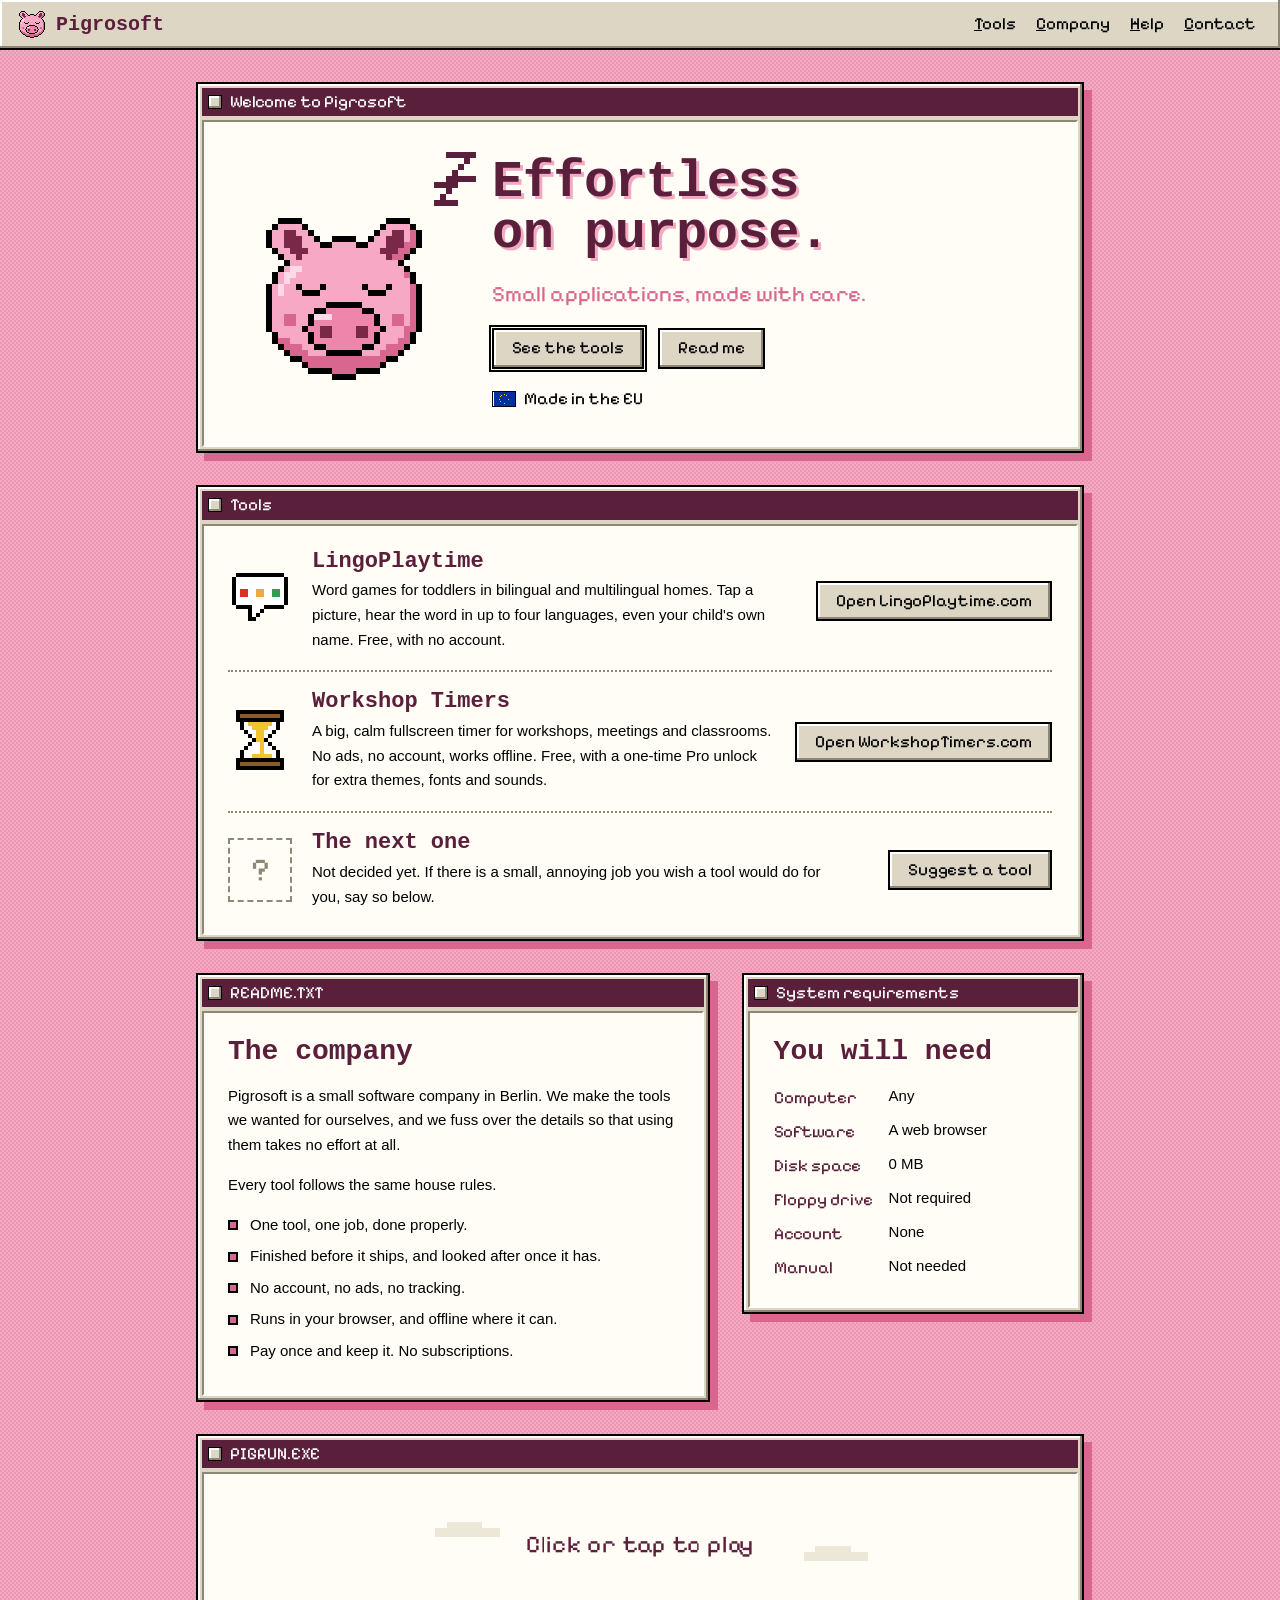
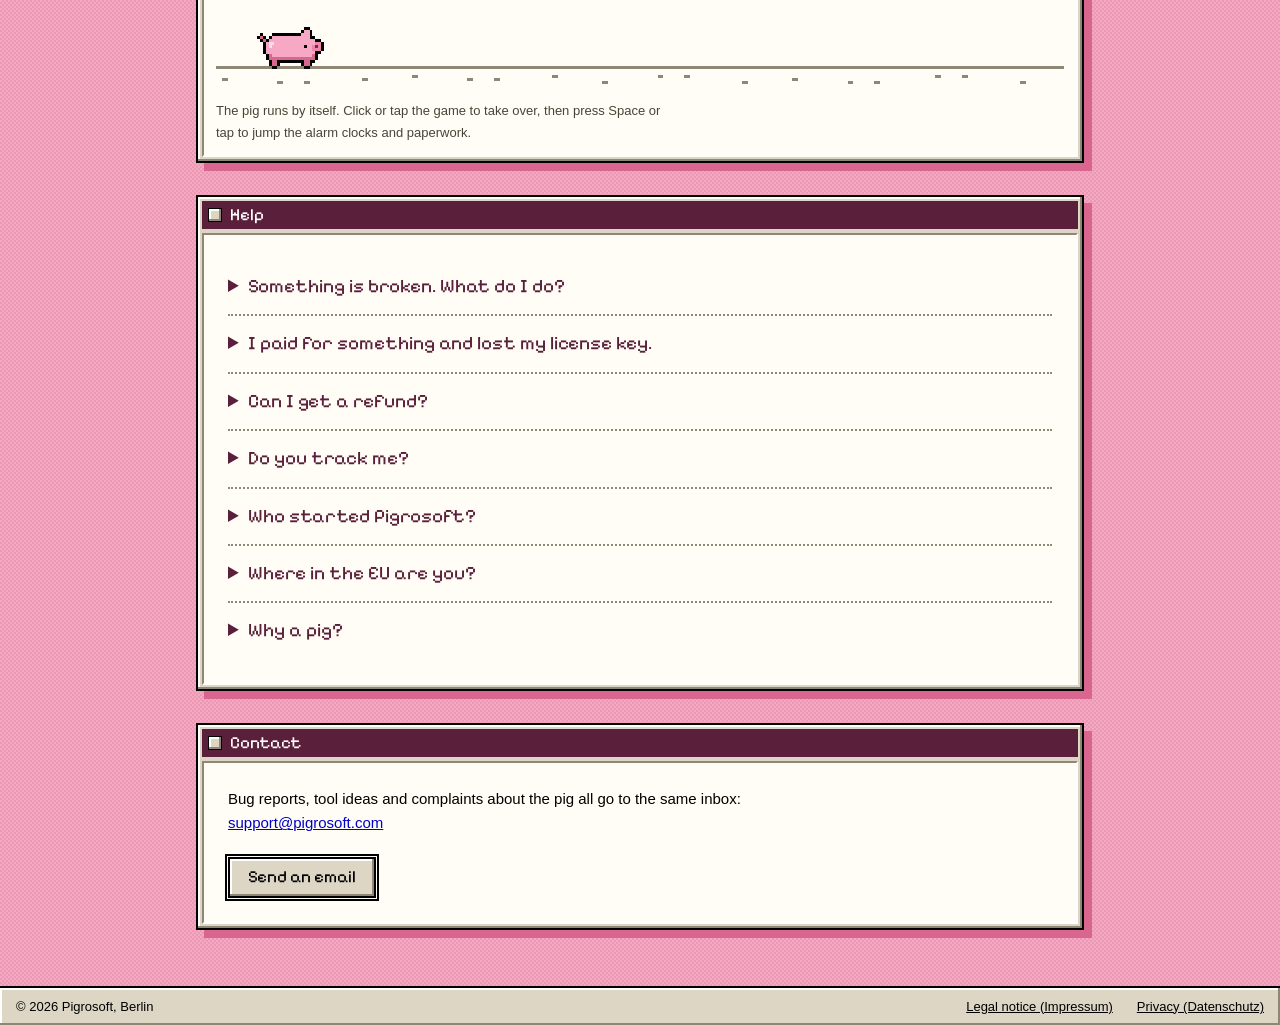
==== index.html @ 62fbb57c "Simplify the 'Where in the EU' answer Co-Authored-By: Claude Sonnet 5.5 <noreply@anthropic.com> Clau" ====
<!doctype html>
<html lang="en">
<head>
  <meta charset="utf-8">
  <meta name="viewport" content="width=device-width, initial-scale=1">
  <title>Pigrosoft: effortless on purpose</title>
  <meta name="description" content="Small applications, made with care. Effortless on purpose.">
  <link rel="canonical" href="https://pigrosoft.com/">
  <link rel="icon" href="favicon.ico" sizes="32x32">
  <link rel="icon" href="assets/pig.svg" type="image/svg+xml">
  <link rel="apple-touch-icon" href="assets/apple-touch-icon.png">
  <meta property="og:title" content="Pigrosoft: effortless on purpose">
  <meta property="og:description" content="Small applications, made with care.">
  <meta property="og:type" content="website">
  <meta property="og:url" content="https://pigrosoft.com/">
  <meta property="og:image" content="https://pigrosoft.com/assets/og.png">
  <meta name="twitter:card" content="summary_large_image">
  <meta name="theme-color" content="#f3a9c1">
  <link rel="preload" href="assets/pixelify-sans-latin-700-normal.woff2" as="font" type="font/woff2" crossorigin>
  <link rel="stylesheet" href="assets/style.css">
</head>
<body>
  <a class="skip" href="#main">Skip to content</a>

  <header class="menubar">
    <a class="brand" href="./">
      <img src="assets/pig.svg" alt="" width="32" height="32">
      Pigrosoft
    </a>
    <nav aria-label="Main">
      <a href="#tools">Tools</a>
      <a href="#company">Company</a>
      <a href="#help">Help</a>
      <a href="#contact">Contact</a>
    </nav>
  </header>

  <main id="main" class="desk">

    <section class="win" aria-labelledby="welcome-title">
      <div class="titlebar" aria-hidden="true">Welcome to Pigrosoft</div>
      <div class="pane welcome">
        <button class="pig" type="button" id="pig" aria-label="Wake the pig">
          <img class="asleep" src="assets/pig-animated.svg" alt="" width="240" height="240">
          <img class="awake" src="assets/pig-awake.svg" alt="" width="240" height="240">
          <span class="oink" aria-hidden="true">Oink?</span>
        </button>
        <div>
          <h1 id="welcome-title">Effortless on purpose.</h1>
          <p class="motto">Small applications, made with care.</p>
          <div class="actions">
            <a class="btn primary" href="#tools">See the tools</a>
            <a class="btn" href="#company">Read me</a>
          </div>
          <div class="made"><img src="assets/badge-eu.svg" alt="" width="24" height="16"><span>Made in the EU</span></div>
        </div>
      </div>
    </section>

    <section class="win" id="tools" aria-labelledby="tools-title">
      <h2 class="titlebar" id="tools-title">Tools</h2>
      <div class="pane">
        <ul class="tools">
          <li>
            <img src="assets/icon-lingo.svg" alt="" width="64" height="64">
            <div>
              <h3>LingoPlaytime</h3>
              <p>Word games for toddlers in bilingual and multilingual homes. Tap a picture, hear the word in up to four languages, even your child's own name. Free, with no account.</p>
            </div>
            <a class="btn" href="https://lingoplaytime.com/">Open LingoPlaytime.com</a>
          </li>
          <li>
            <img src="assets/icon-timer.svg" alt="" width="64" height="64">
            <div>
              <h3>Workshop Timers</h3>
              <p>A big, calm fullscreen timer for workshops, meetings and classrooms. No ads, no account, works offline. Free, with a one-time Pro unlock for extra themes, fonts and sounds.</p>
            </div>
            <a class="btn" href="https://workshoptimers.com/">Open WorkshopTimers.com</a>
          </li>
          <li>
            <span class="slot" aria-hidden="true">?</span>
            <div>
              <h3>The next one</h3>
              <p>Not decided yet. If there is a small, annoying job you wish a tool would do for you, say so below.</p>
            </div>
            <a class="btn" href="#contact">Suggest a tool</a>
          </li>
        </ul>
      </div>
    </section>

    <div class="pair" id="company">
      <section class="win" aria-labelledby="company-title">
        <div class="titlebar" aria-hidden="true">README.TXT</div>
        <div class="pane">
          <h2 id="company-title">The company</h2>
          <p>Pigrosoft is a small software company in Berlin. We make the tools we wanted for ourselves, and we fuss over the details so that using them takes no effort at all.</p>
          <p>Every tool follows the same house rules.</p>
          <ul class="rules">
            <li>One tool, one job, done properly.</li>
            <li>Finished before it ships, and looked after once it has.</li>
            <li>No account, no ads, no tracking.</li>
            <li>Runs in your browser, and offline where it can.</li>
            <li>Pay once and keep it. No subscriptions.</li>
          </ul>
        </div>
      </section>

      <section class="win" aria-labelledby="specs-title">
        <div class="titlebar" aria-hidden="true">System requirements</div>
        <div class="pane">
          <h2 id="specs-title">You will need</h2>
          <dl class="specs">
            <dt>Computer</dt><dd>Any</dd>
            <dt>Software</dt><dd>A web browser</dd>
            <dt>Disk space</dt><dd>0 MB</dd>
            <dt>Floppy drive</dt><dd>Not required</dd>
            <dt>Account</dt><dd>None</dd>
            <dt>Manual</dt><dd>Not needed</dd>
          </dl>
        </div>
      </section>
    </div>

    <section class="win" aria-labelledby="game-title">
      <h2 class="titlebar" id="game-title">PIGRUN.EXE</h2>
      <div class="pane game">
        <canvas id="pigrun" tabindex="0" aria-describedby="game-help">A small running game with the Pigrosoft pig.</canvas>
        <p id="game-help" class="game-help">The pig runs by itself. Click or tap the game to take over, then press Space or tap to jump the alarm clocks and paperwork.</p>
      </div>
    </section>

    <section class="win" id="help" aria-labelledby="help-title">
      <h2 class="titlebar" id="help-title">Help</h2>
      <div class="pane">
        <details>
          <summary>Something is broken. What do I do?</summary>
          <p>Email <a href="mailto:support@pigrosoft.com">support@pigrosoft.com</a> and say which tool you were using, what you were doing, and which browser you were in. A screenshot helps a lot.</p>
        </details>
        <details>
          <summary>I paid for something and lost my license key.</summary>
          <p>Search your inbox for the receipt from Dodo Payments, our payment provider, because the key is in that email. If it is gone, write to us from the address you paid with and we will sort it out.</p>
        </details>
        <details>
          <summary>Can I get a refund?</summary>
          <p>Each tool lists its own terms. For Workshop Timers, see the <a href="https://workshoptimers.com/widerruf.html">refund page</a>.</p>
        </details>
        <details>
          <summary>Do you track me?</summary>
          <p>No. This site sets no cookies and runs no analytics. It is hosted on GitHub Pages, which logs IP addresses the way any web host does. The <a href="datenschutz.html">privacy page</a> has the details.</p>
        </details>
        <details>
          <summary>Who started Pigrosoft?</summary>
          <p>Jeff Humble, a designer, founder and educator who makes little games and apps with his son, Charlie. You can find the rest of his work at <a href="https://www.jeffreyhumble.com/">jeffreyhumble.com</a>.</p>
        </details>
        <details>
          <summary>Where in the EU are you?</summary>
          <p>Berlin is home. The founder also spends a good part of the year in Sicily, so a fair share of the tools were finished with a granita within reach.</p>
        </details>
        <details>
          <summary>Why a pig?</summary>
          <p>Pigro is Italian for lazy. We do the careful work so that you get to be the lazy one. The pig is a bonus, and it wakes up if you click it.</p>
        </details>
      </div>
    </section>

    <section class="win" id="contact" aria-labelledby="contact-title">
      <h2 class="titlebar" id="contact-title">Contact</h2>
      <div class="pane">
        <p>Bug reports, tool ideas and complaints about the pig all go to the same inbox: <a href="mailto:support@pigrosoft.com">support@pigrosoft.com</a></p>
        <div class="actions">
          <a class="btn primary" href="mailto:support@pigrosoft.com">Send an email</a>
        </div>
      </div>
    </section>

  </main>

  <footer class="statusbar">
    <span>&copy; 2026 Pigrosoft, Berlin</span>
    <a href="impressum.html">Legal notice (Impressum)</a>
    <a href="datenschutz.html">Privacy (Datenschutz)</a>
  </footer>

  <script src="assets/pigrun.js" defer></script>
  <script>
    // Click the pig and it wakes up for a moment, then nods off again.
    (function () {
      var pig = document.getElementById("pig");
      var timer;
      new Image().src = "assets/pig-awake.svg";
      pig.addEventListener("click", function () {
        clearTimeout(timer);
        pig.classList.add("is-awake");
        pig.setAttribute("aria-label", "The pig is awake");
        timer = setTimeout(function () {
          pig.classList.remove("is-awake");
          pig.setAttribute("aria-label", "Wake the pig");
        }, 2200);
      });
    })();
  </script>
</body>
</html>
---- assets/style.css ----
/* Pigrosoft.com
   A pink desktop, putty-coloured windows, hard one-pixel bevels and no blur anywhere.
   Headings use Pixelify Sans (self-hosted, so no request leaves the site).
   Body text is Verdana, which is what the 90s web was set in. */

@font-face {
  font-family: "Pixelify Sans";
  font-weight: 400;
  font-display: swap;
  src: url("pixelify-sans-latin-400-normal.woff2") format("woff2");
}
@font-face {
  font-family: "Pixelify Sans";
  font-weight: 700;
  font-display: swap;
  src: url("pixelify-sans-latin-700-normal.woff2") format("woff2");
}

:root {
  --desk: #f3a9c1;        /* trough pink, the desktop */
  --desk-dither: #ec98b4;
  --putty: #ddd6c4;       /* window chrome */
  --putty-light: #ffffff;
  --putty-dark: #8e8776;
  --paper: #fffdf5;       /* inside a window */
  --mulberry: #5a1f3a;    /* title bars, headings */
  --snout: #d9668f;
  --ink: #000000;
  --link: #0000c8;
  --visited: #6b1a8c;

  --pixel: "Pixelify Sans", "Courier New", monospace;
  --body: Verdana, Geneva, Tahoma, sans-serif;

  --raised: inset -2px -2px 0 var(--putty-dark), inset 2px 2px 0 var(--putty-light);
  --sunken: inset 2px 2px 0 var(--putty-dark), inset -2px -2px 0 var(--putty-light);
}

*,
*::before,
*::after {
  box-sizing: border-box;
}

html {
  scroll-behavior: smooth;
  scroll-padding-top: 4.5rem;
}

body {
  margin: 0;
  font-family: var(--body);
  font-size: 0.9375rem;
  line-height: 1.65;
  color: var(--ink);
  background-color: var(--desk);
  background-image:
    linear-gradient(45deg, var(--desk-dither) 25%, transparent 25%, transparent 75%, var(--desk-dither) 75%),
    linear-gradient(45deg, var(--desk-dither) 25%, transparent 25%, transparent 75%, var(--desk-dither) 75%);
  background-size: 4px 4px;
  background-position: 0 0, 2px 2px;
}

img {
  max-width: 100%;
  image-rendering: pixelated;
}

a {
  color: var(--link);
}
a:visited {
  color: var(--visited);
}
a:focus-visible,
button:focus-visible,
summary:focus-visible {
  outline: 2px dotted var(--ink);
  outline-offset: 2px;
}

h1,
h2,
h3 {
  font-family: var(--pixel);
  font-weight: 700;
  color: var(--mulberry);
  line-height: 1.05;
  margin: 0;
}

p {
  margin: 0 0 1em;
  max-width: 62ch;
}
p:last-child {
  margin-bottom: 0;
}

.skip {
  position: absolute;
  left: -999px;
}
.skip:focus {
  left: 8px;
  top: 8px;
  z-index: 10;
  background: var(--paper);
  padding: 6px 10px;
}

/* ---------- menu bar ---------- */

.menubar {
  position: sticky;
  top: 0;
  z-index: 5;
  display: flex;
  flex-wrap: wrap;
  align-items: center;
  gap: 2px 18px;
  padding: 6px 16px;
  background: var(--putty);
  border-bottom: 2px solid var(--ink);
  box-shadow: var(--raised);
  font-family: var(--pixel);
  font-size: 1.0625rem;
}
.brand {
  display: inline-flex;
  align-items: center;
  gap: 8px;
  margin-right: auto;
  font-weight: 700;
  font-size: 1.25rem;
  color: var(--mulberry);
  text-decoration: none;
}
.brand:visited {
  color: var(--mulberry);
}
.brand img {
  width: 32px;
  height: 32px;
}
.menubar nav {
  display: flex;
  flex-wrap: wrap;
  gap: 0 4px;
}
.menubar nav a {
  padding: 4px 8px;
  color: var(--ink);
  text-decoration: none;
}
.menubar nav a::first-letter {
  text-decoration: underline;
}
.menubar nav a:hover {
  background: var(--mulberry);
  color: #fff;
}

/* ---------- windows ---------- */

.desk {
  max-width: 920px;
  margin: 0 auto;
  padding: 32px 16px 56px;
  display: grid;
  gap: 32px;
}

.win {
  background: var(--putty);
  border: 2px solid var(--ink);
  box-shadow: var(--raised), 8px 8px 0 var(--snout);
  padding: 4px;
  min-width: 0;
}
.titlebar {
  display: flex;
  align-items: center;
  gap: 8px;
  padding: 3px 6px;
  background: var(--mulberry);
  color: #fff;
  font-family: var(--pixel);
  font-size: 1.0625rem;
  font-weight: 400;
  line-height: 1.3;
}
.titlebar::before {
  content: "";
  flex: none;
  width: 14px;
  height: 14px;
  background: var(--putty);
  box-shadow: var(--raised);
  border: 1px solid var(--ink);
}
.pane {
  margin-top: 4px;
  padding: 24px;
  background: var(--paper);
  border: 2px solid;
  border-color: var(--putty-dark) var(--putty-light) var(--putty-light) var(--putty-dark);
}
.pane h2 {
  font-size: 1.75rem;
  margin-bottom: 0.6em;
}

.pair {
  display: grid;
  grid-template-columns: minmax(0, 3fr) minmax(0, 2fr);
  gap: 32px;
  align-items: start;
}

/* ---------- buttons ---------- */

.btn {
  display: inline-block;
  padding: 8px 18px;
  font-family: var(--pixel);
  font-size: 1.0625rem;
  line-height: 1.2;
  color: var(--ink);
  text-decoration: none;
  background: var(--putty);
  border: 2px solid var(--ink);
  box-shadow: var(--raised);
  cursor: pointer;
}
.btn:visited {
  color: var(--ink);
}
.btn:hover {
  background: #e9e3d3;
}
.btn:active {
  box-shadow: var(--sunken);
  transform: translate(1px, 1px);
}
.btn.primary {
  outline: 2px solid var(--ink);
  outline-offset: 1px;
}
.btn.primary:focus-visible {
  outline-style: dotted;
}
.actions {
  display: flex;
  flex-wrap: wrap;
  gap: 14px;
  margin-top: 1.4em;
}

/* ---------- welcome ---------- */

.welcome {
  display: grid;
  grid-template-columns: auto minmax(0, 1fr);
  gap: 32px;
  align-items: center;
  padding: 36px 32px;
}
.welcome h1 {
  font-size: clamp(2rem, 5.4vw, 3.25rem);
  text-wrap: balance;
  line-height: 0.98;
  letter-spacing: -0.01em;
  text-shadow: 3px 3px 0 var(--desk);
  margin-bottom: 0.4em;
}
.welcome .motto {
  font-family: var(--pixel);
  font-size: 1.375rem;
  line-height: 1.2;
  color: var(--snout);
  margin-bottom: 0.9em;
}
.welcome p {
  font-size: 1.0625rem;
  max-width: 46ch;
}

.made {
  display: flex;
  align-items: center;
  gap: 8px;
  margin-top: 1.2em;
  font-family: var(--pixel);
  font-size: 1.0625rem;
  line-height: 1.2;
  color: var(--ink);
}
.made img {
  display: block;
  width: 24px;
  height: 16px;
  border: 1px solid var(--ink);
}

.pig {
  position: relative;
  width: 240px;
  height: 240px;
  margin: -24px -16px 0 0;
  padding: 0;
  border: 0;
  background: none;
  cursor: pointer;
}
.pig img {
  display: block;
  width: 240px;
  height: 240px;
}
.pig .awake,
.pig.is-awake .asleep {
  display: none;
}
.pig.is-awake .awake {
  display: block;
}
.oink {
  display: none;
  position: absolute;
  right: 4px;
  top: 22px;
  padding: 2px 8px;
  font-family: var(--pixel);
  font-weight: 700;
  font-size: 1.125rem;
  color: var(--mulberry);
  background: var(--paper);
  border: 2px solid var(--ink);
  pointer-events: none;
}
.pig.is-awake .oink {
  display: block;
}

/* ---------- game ---------- */

.game {
  padding: 12px;
}
.game canvas {
  display: block;
  max-width: 100%;
  image-rendering: pixelated;
  cursor: pointer;
  touch-action: manipulation;
}
.game canvas:focus-visible {
  outline: 2px dotted var(--ink);
  outline-offset: 3px;
}
.game-help {
  margin: 10px 0 0;
  font-size: 0.8125rem;
  color: #4a4438;
}

/* ---------- tools ---------- */

.tools {
  list-style: none;
  margin: 0;
  padding: 0;
}
.tools li {
  display: grid;
  grid-template-columns: 64px minmax(0, 1fr) auto;
  gap: 8px 20px;
  align-items: center;
  padding: 18px 0;
  border-top: 2px dotted var(--putty-dark);
}
.tools li:first-child {
  border-top: 0;
  padding-top: 0;
}
.tools li:last-child {
  padding-bottom: 0;
}
.tools img,
.tools .slot {
  width: 64px;
  height: 64px;
}
.tools .slot {
  display: grid;
  place-items: center;
  border: 2px dashed var(--putty-dark);
  font-family: var(--pixel);
  font-size: 2rem;
  color: var(--putty-dark);
}
.tools h3 {
  font-size: 1.375rem;
  margin-bottom: 0.25em;
}
.tools p {
  margin: 0;
}
.status {
  font-family: var(--pixel);
  font-size: 1.0625rem;
  color: var(--mulberry);
  white-space: nowrap;
}

/* ---------- lists inside windows ---------- */

.rules,
.specs {
  margin: 0;
  padding: 0;
  list-style: none;
}
.rules li {
  position: relative;
  padding-left: 22px;
  margin-bottom: 0.45em;
}
.rules li::before {
  content: "";
  position: absolute;
  left: 0;
  top: 0.5em;
  width: 10px;
  height: 10px;
  background: var(--snout);
  border: 2px solid var(--ink);
}
.specs {
  display: grid;
  grid-template-columns: auto 1fr;
  gap: 6px 16px;
}
.specs dt {
  font-family: var(--pixel);
  color: var(--mulberry);
  font-size: 1.0625rem;
}
.specs dd {
  margin: 0;
}

/* ---------- help ---------- */

details {
  border-top: 2px dotted var(--putty-dark);
}
details:first-of-type {
  border-top: 0;
}
summary {
  padding: 12px 0;
  font-family: var(--pixel);
  font-size: 1.1875rem;
  color: var(--mulberry);
  cursor: pointer;
}
details p {
  padding: 0 0 14px 20px;
}

/* ---------- status bar ---------- */

.statusbar {
  display: flex;
  flex-wrap: wrap;
  gap: 6px 24px;
  align-items: center;
  padding: 8px 16px;
  background: var(--putty);
  border-top: 2px solid var(--ink);
  box-shadow: var(--raised);
  font-size: 0.8125rem;
}
.statusbar span:first-child {
  margin-right: auto;
}
.statusbar a,
.statusbar a:visited {
  color: var(--ink);
}

/* ---------- plain pages (legal, 404) ---------- */

.doc h1 {
  font-size: 2.25rem;
  margin-bottom: 0.6em;
}
.doc h2 {
  font-size: 1.375rem;
  margin: 1.6em 0 0.4em;
}
.doc address {
  font-style: normal;
  margin-bottom: 1em;
}
.doc hr {
  border: 0;
  border-top: 2px dotted var(--putty-dark);
  margin: 2.2em 0;
}
.lost {
  text-align: center;
}
.lost img {
  width: 160px;
  height: 160px;
}
.lost p {
  margin-left: auto;
  margin-right: auto;
}
.lost .actions {
  justify-content: center;
}

/* ---------- small screens ---------- */

@media (max-width: 720px) {
  .pair {
    grid-template-columns: minmax(0, 1fr);
  }
  .welcome {
    grid-template-columns: minmax(0, 1fr);
    padding: 28px 20px;
    gap: 20px;
  }
  .pig,
  .pig img {
    width: 160px;
    height: 160px;
  }
  .pig {
    margin: -16px 0 0;
  }
  .oink {
    right: -8px;
    top: 8px;
  }
  .pane {
    padding: 18px;
  }
  .tools li {
    grid-template-columns: 48px minmax(0, 1fr);
  }
  .tools img,
  .tools .slot {
    width: 48px;
    height: 48px;
  }
  .tools .status,
  .tools .btn {
    grid-column: 2;
    justify-self: start;
  }
  .win {
    box-shadow: var(--raised), 5px 5px 0 var(--snout);
  }
}

@media (prefers-reduced-motion: reduce) {
  html {
    scroll-behavior: auto;
  }
}
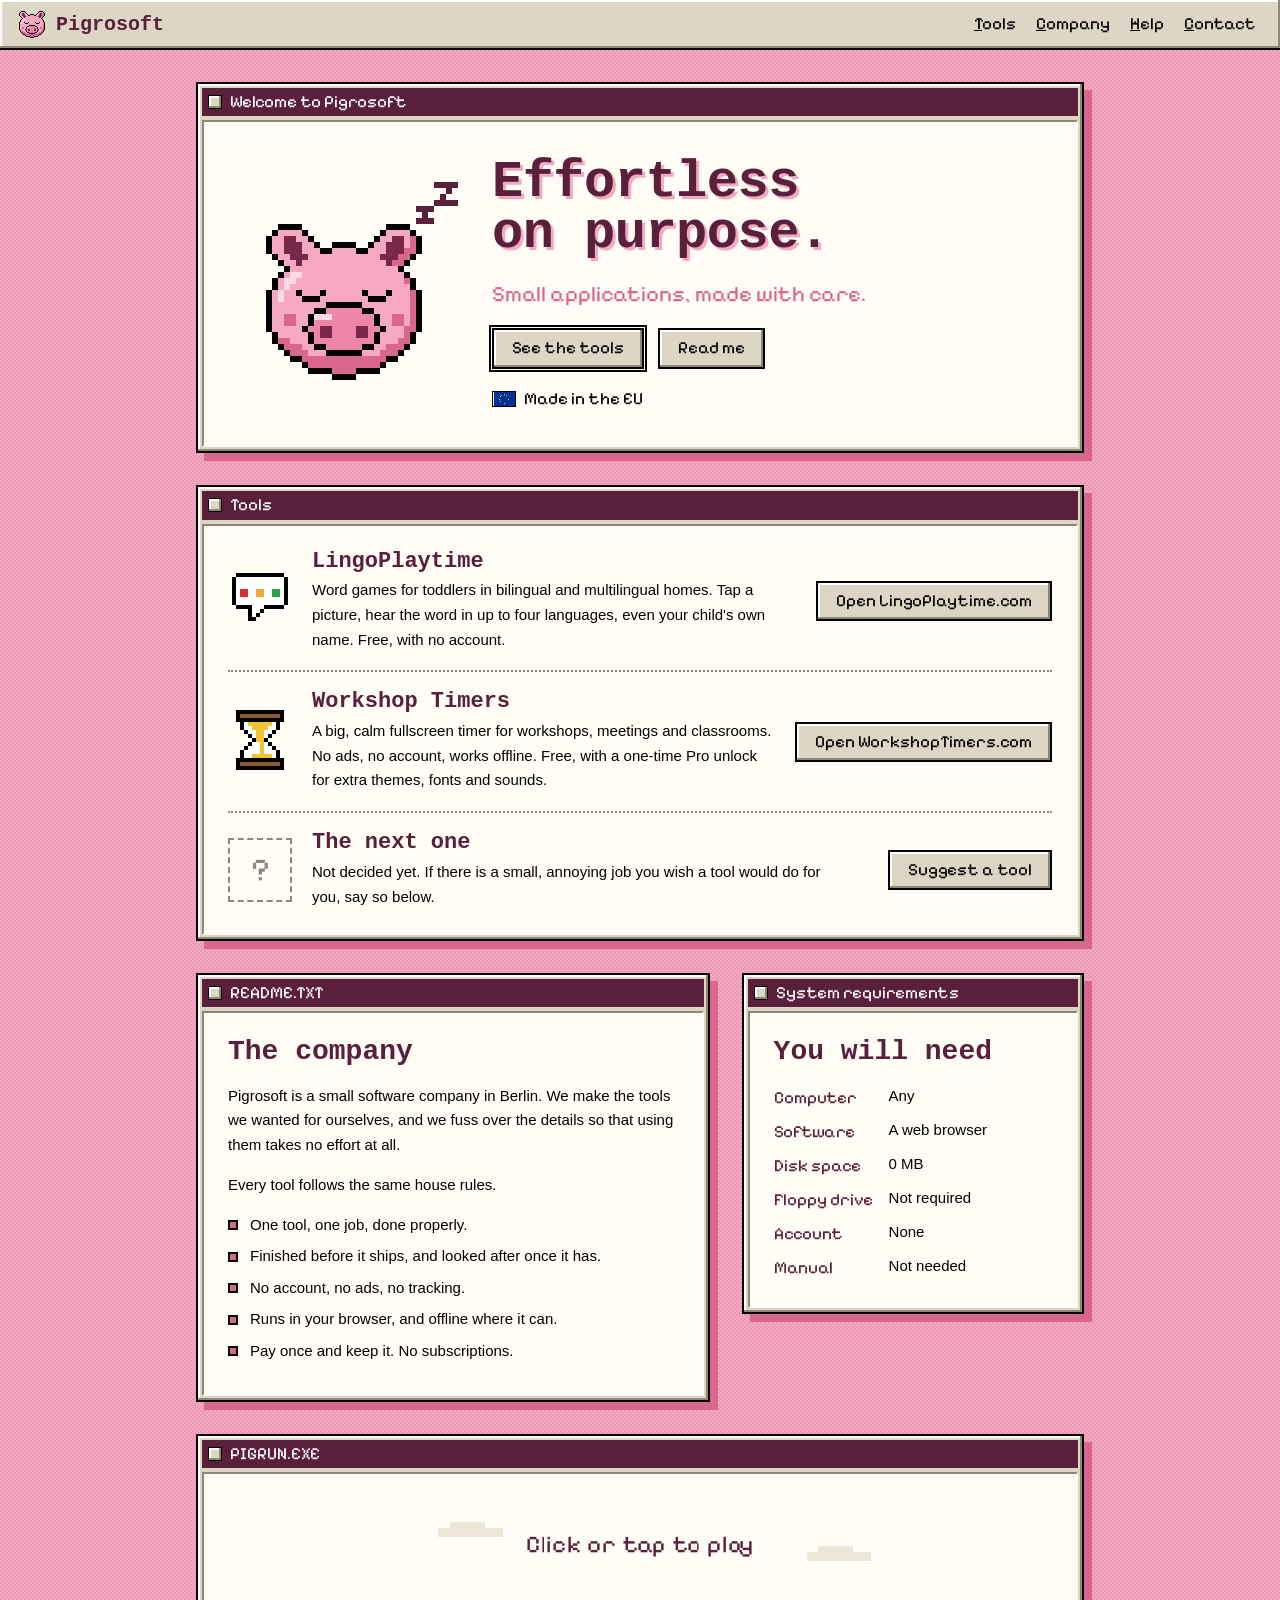
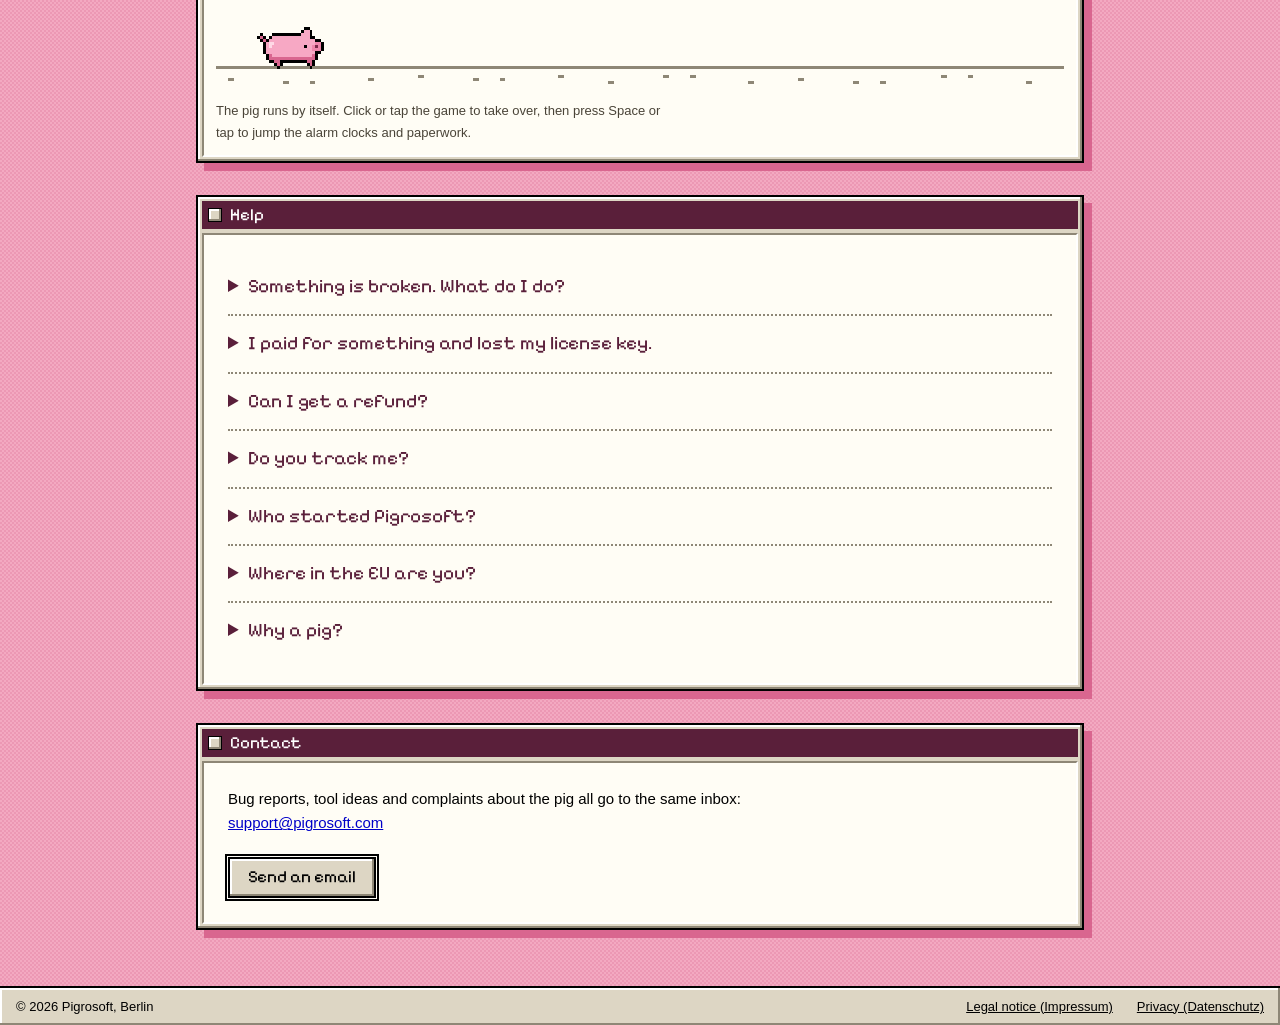
==== commit b3faebd6: "Mention the founder is American in the EU answer Co-Authored-By: Claude Sonnet 5.5 <noreply@anthropi" ====
--- a/index.html
+++ b/index.html
@@ -155,7 +155,7 @@
         </details>
         <details>
           <summary>Where in the EU are you?</summary>
-          <p>Berlin is home. The founder also spends a good part of the year in Sicily, so a fair share of the tools were finished with a granita within reach.</p>
+          <p>Berlin is home, for an American who has lived here for years. The founder also spends a good part of the year in Sicily, so a fair share of the tools were finished with a granita within reach.</p>
         </details>
         <details>
           <summary>Why a pig?</summary>
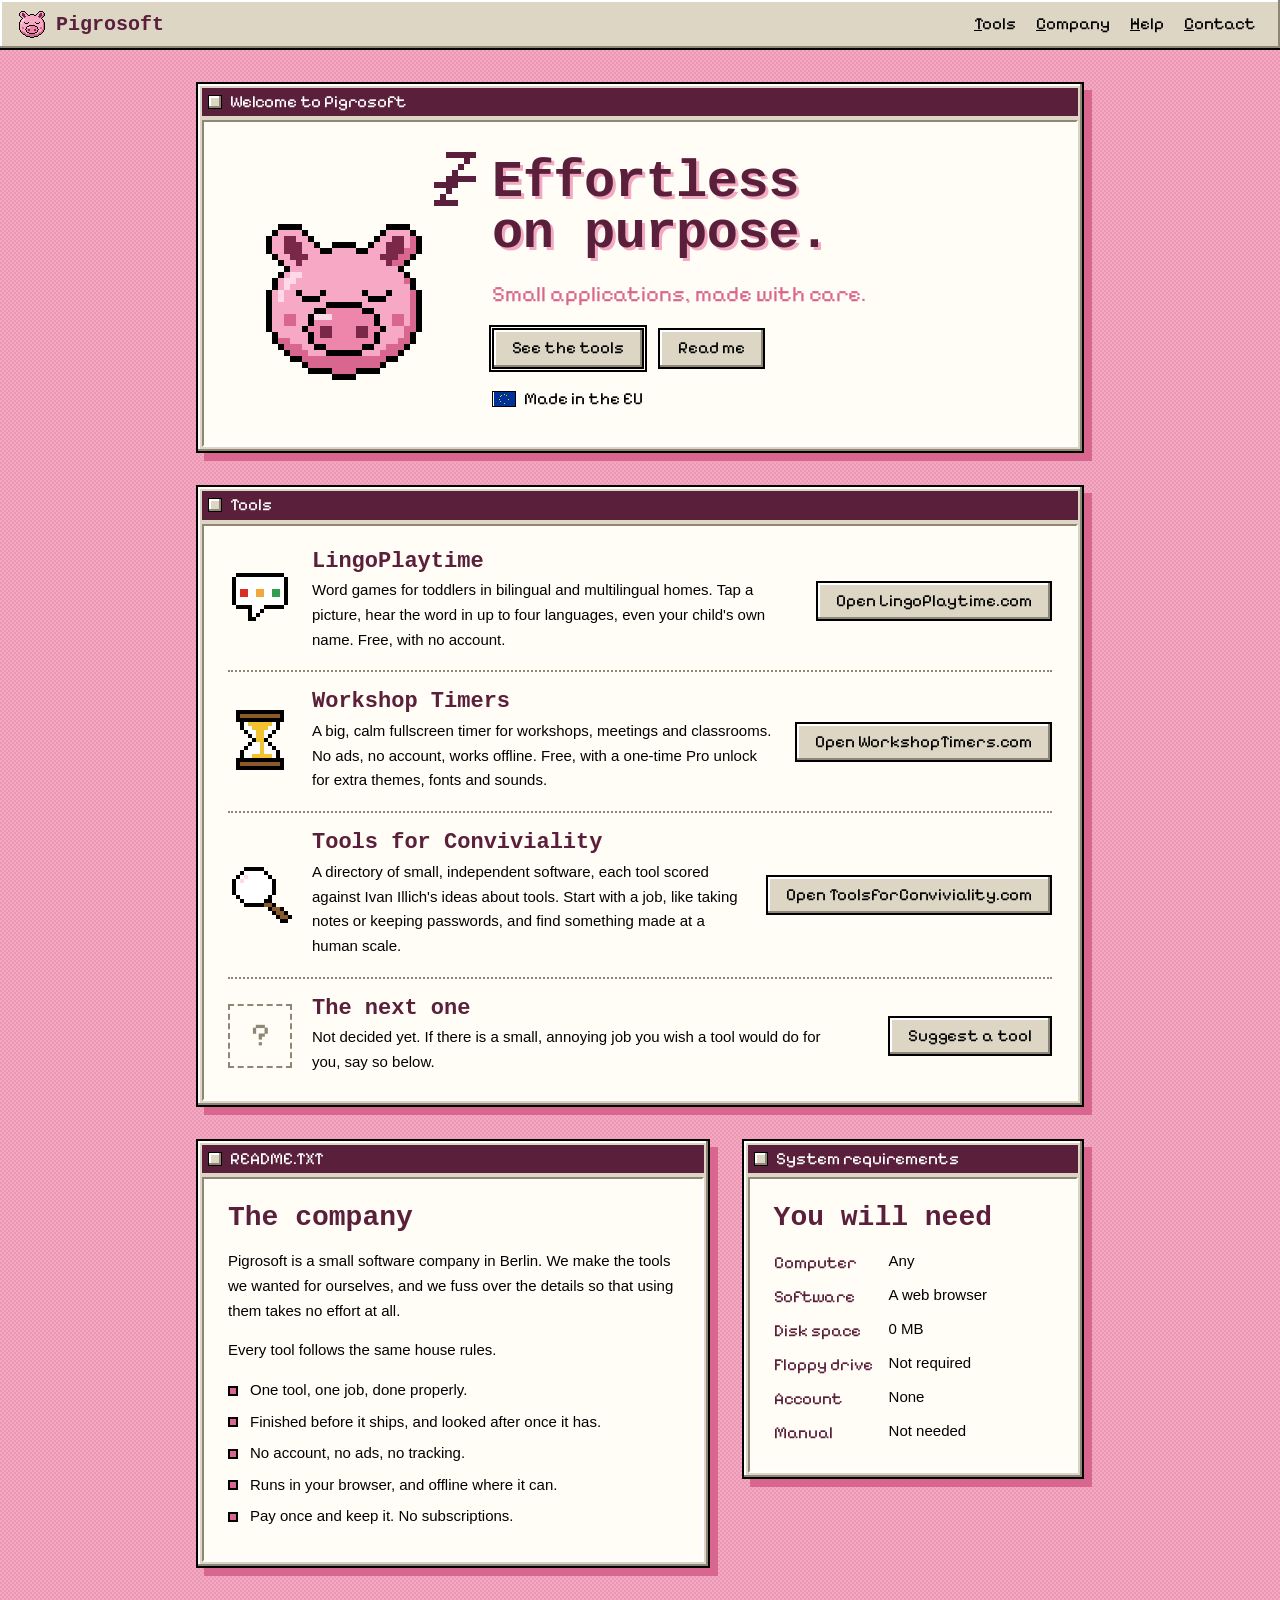
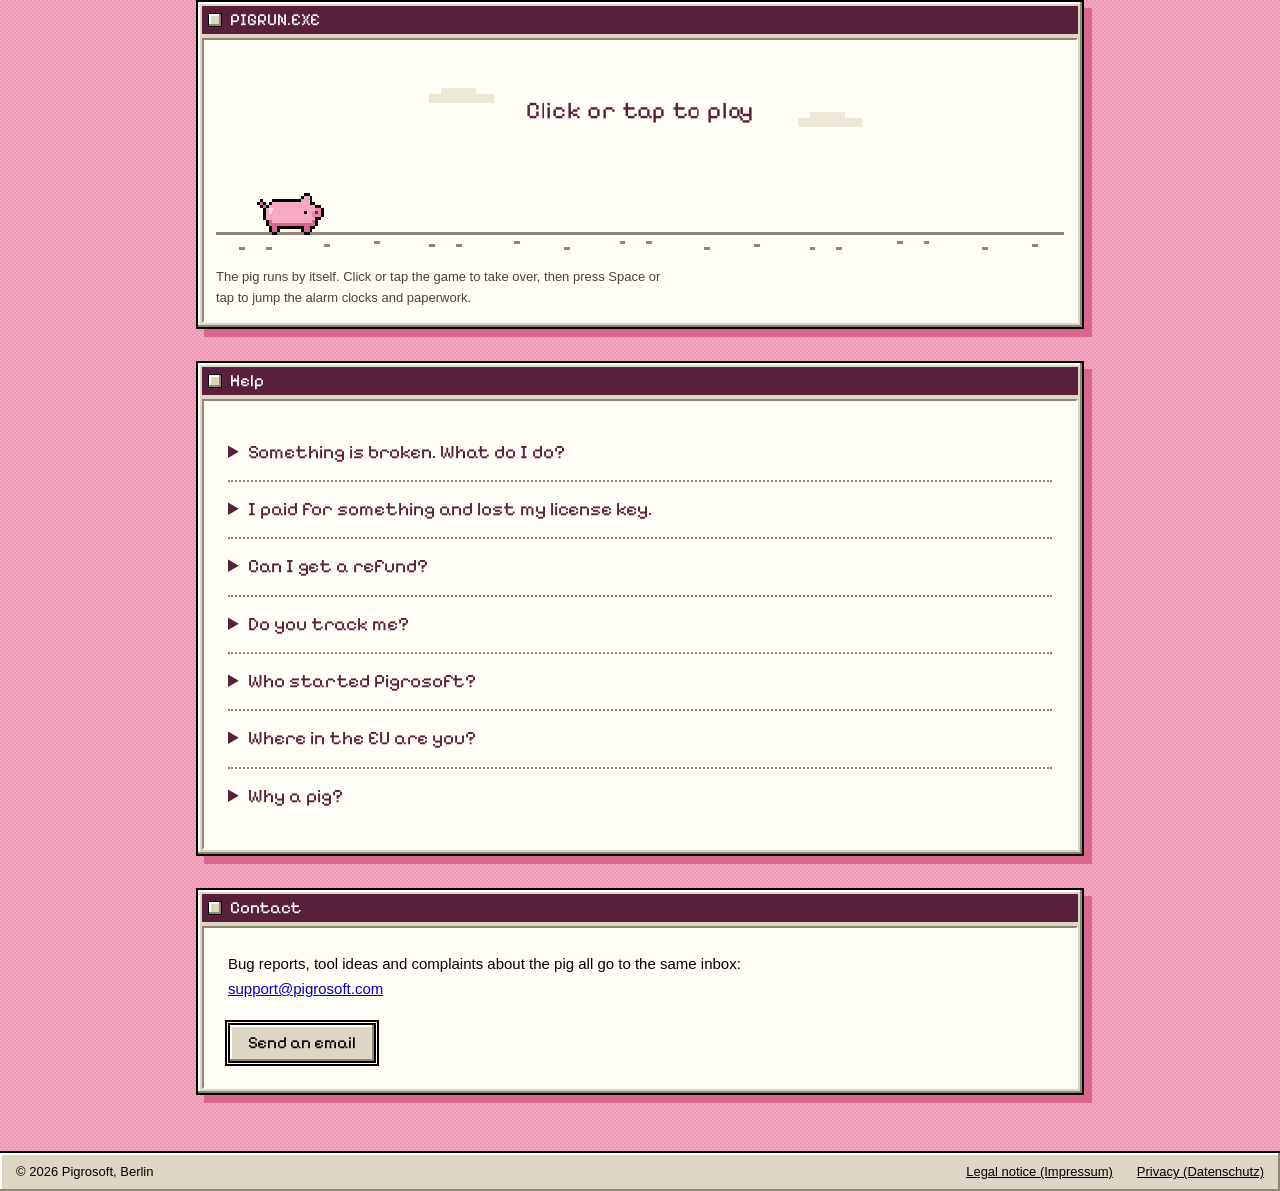
==== commit 4ae7c1d0: "Add Tools for Conviviality as the third tool Co-Authored-By: Claude Opus 5.5 <noreply@anthropic.com>" ====
--- a/index.html
+++ b/index.html
@@ -78,6 +78,14 @@
             <a class="btn" href="https://workshoptimers.com/">Open WorkshopTimers.com</a>
           </li>
           <li>
+            <img src="assets/icon-conviviality.svg" alt="" width="64" height="64">
+            <div>
+              <h3>Tools for Conviviality</h3>
+              <p>A directory of small, independent software, each tool scored against Ivan Illich's ideas about tools. Start with a job, like taking notes or keeping passwords, and find something made at a human scale.</p>
+            </div>
+            <a class="btn" href="https://toolsforconviviality.com/">Open ToolsforConviviality.com</a>
+          </li>
+          <li>
             <span class="slot" aria-hidden="true">?</span>
             <div>
               <h3>The next one</h3>
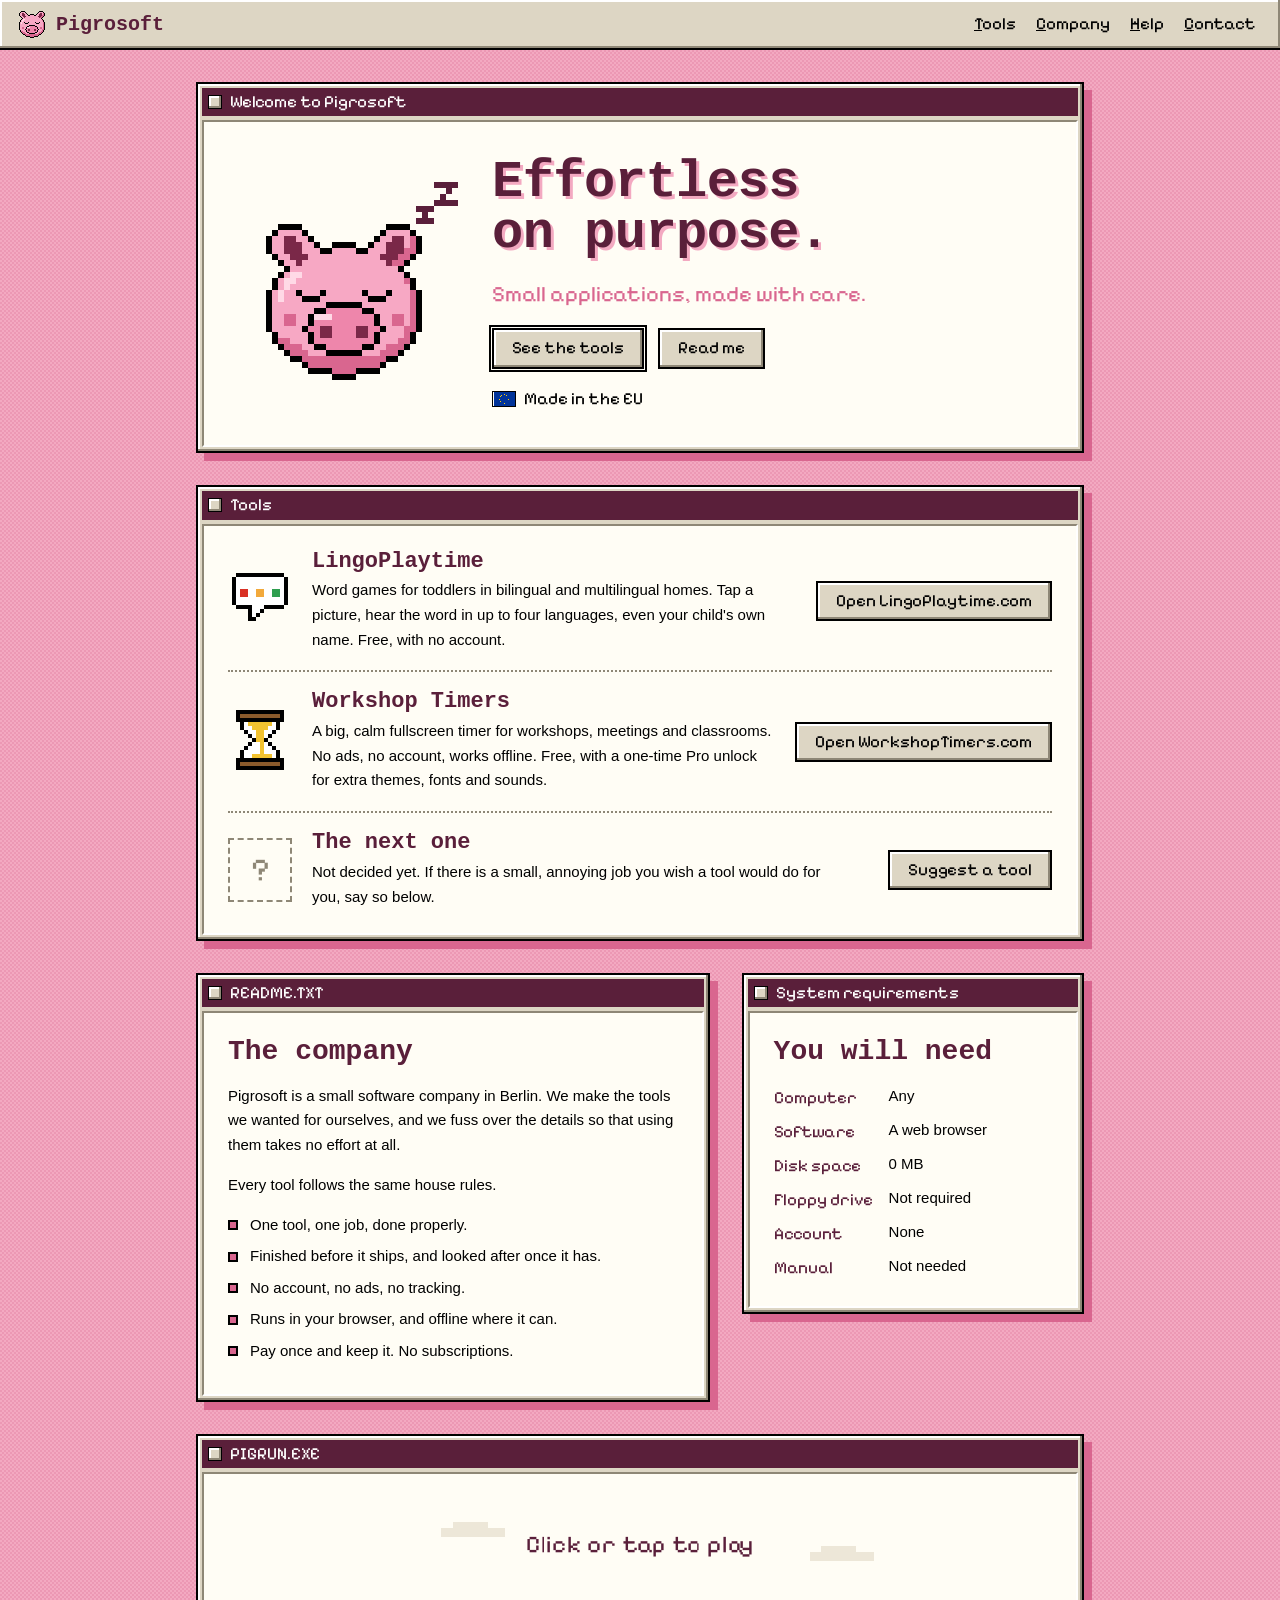
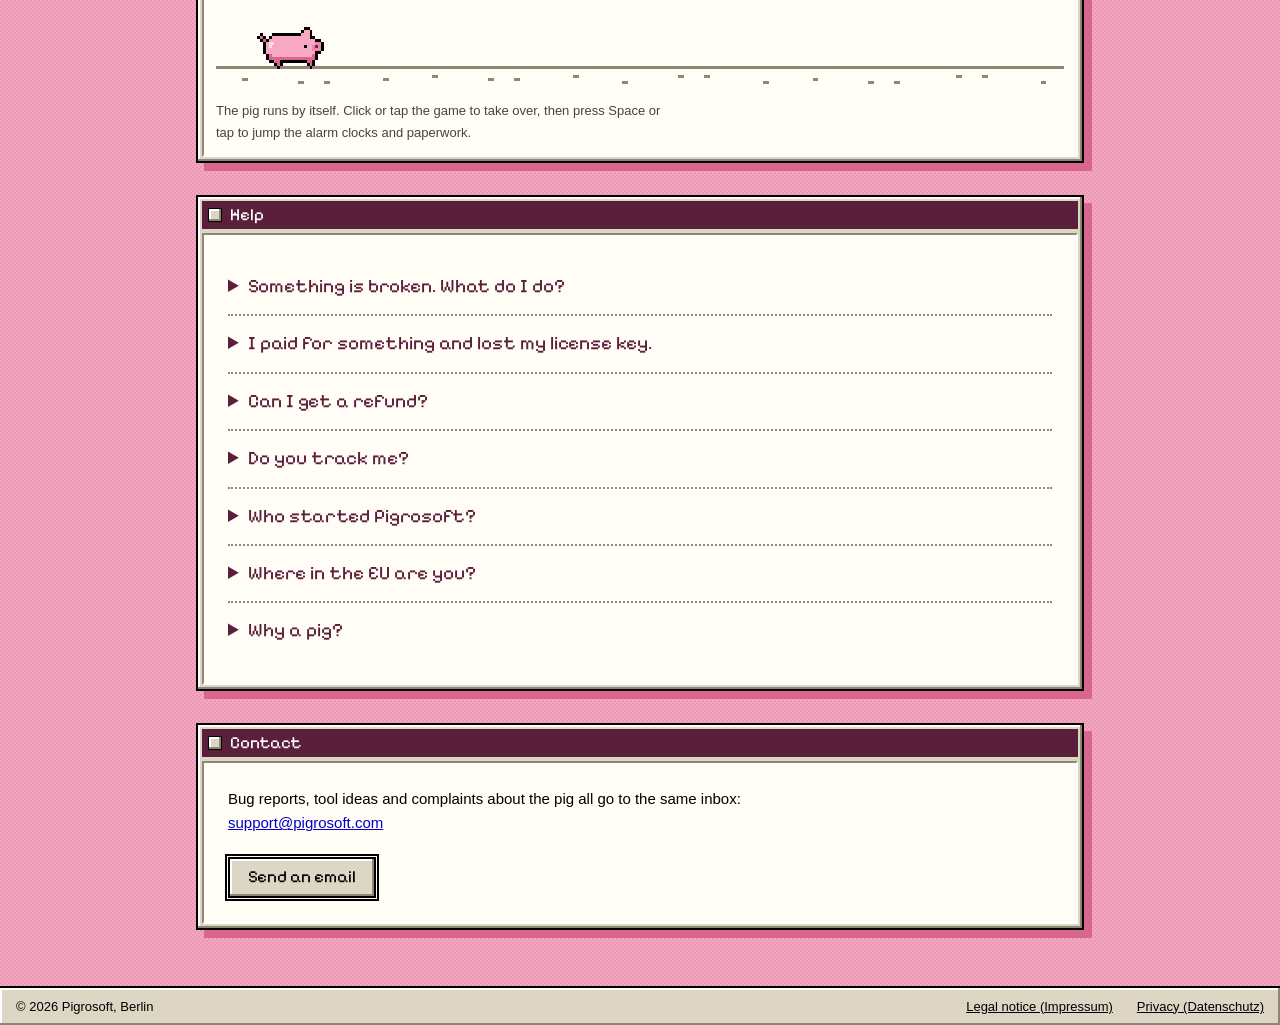
==== commit 699c43be: "Remove Tools for Conviviality from the tools list Co-Authored-By: Claude Opus 5.5 <noreply@anthropic" ====
--- a/index.html
+++ b/index.html
@@ -78,14 +78,6 @@
             <a class="btn" href="https://workshoptimers.com/">Open WorkshopTimers.com</a>
           </li>
           <li>
-            <img src="assets/icon-conviviality.svg" alt="" width="64" height="64">
-            <div>
-              <h3>Tools for Conviviality</h3>
-              <p>A directory of small, independent software, each tool scored against Ivan Illich's ideas about tools. Start with a job, like taking notes or keeping passwords, and find something made at a human scale.</p>
-            </div>
-            <a class="btn" href="https://toolsforconviviality.com/">Open ToolsforConviviality.com</a>
-          </li>
-          <li>
             <span class="slot" aria-hidden="true">?</span>
             <div>
               <h3>The next one</h3>
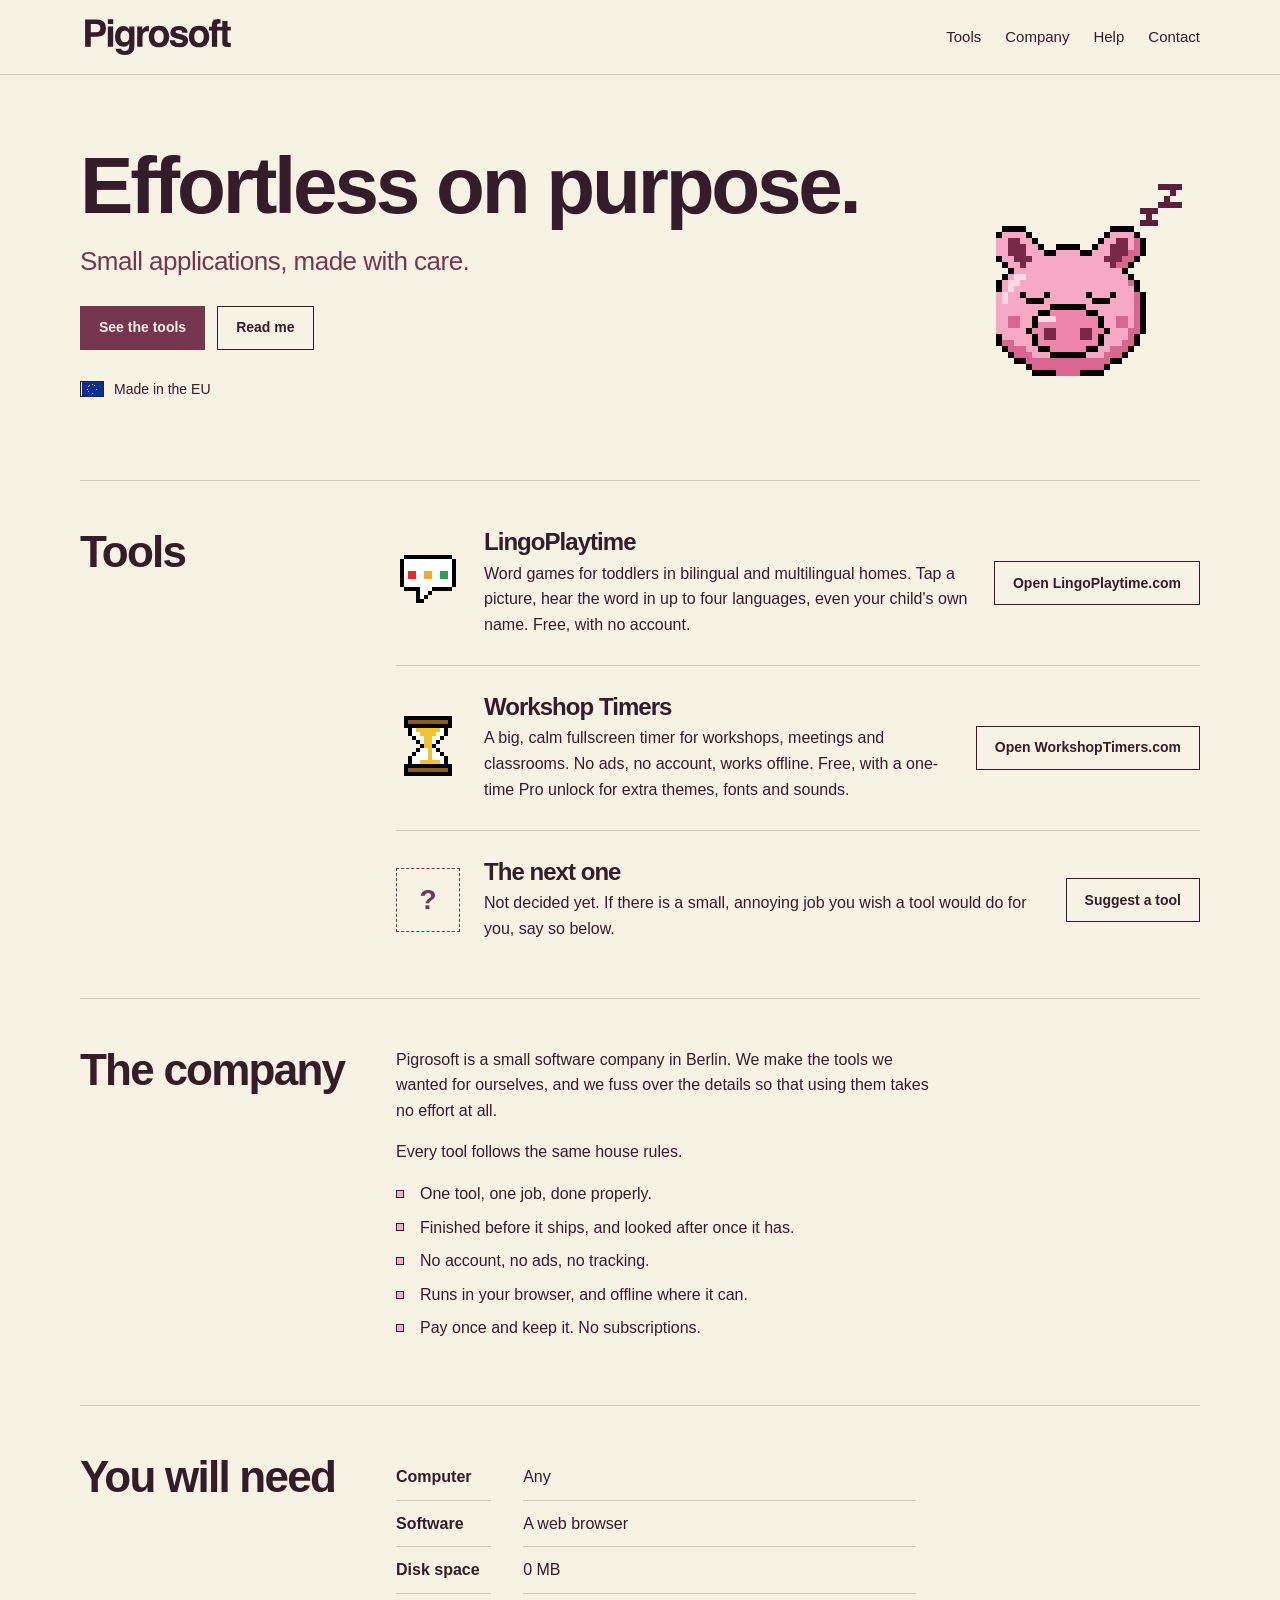
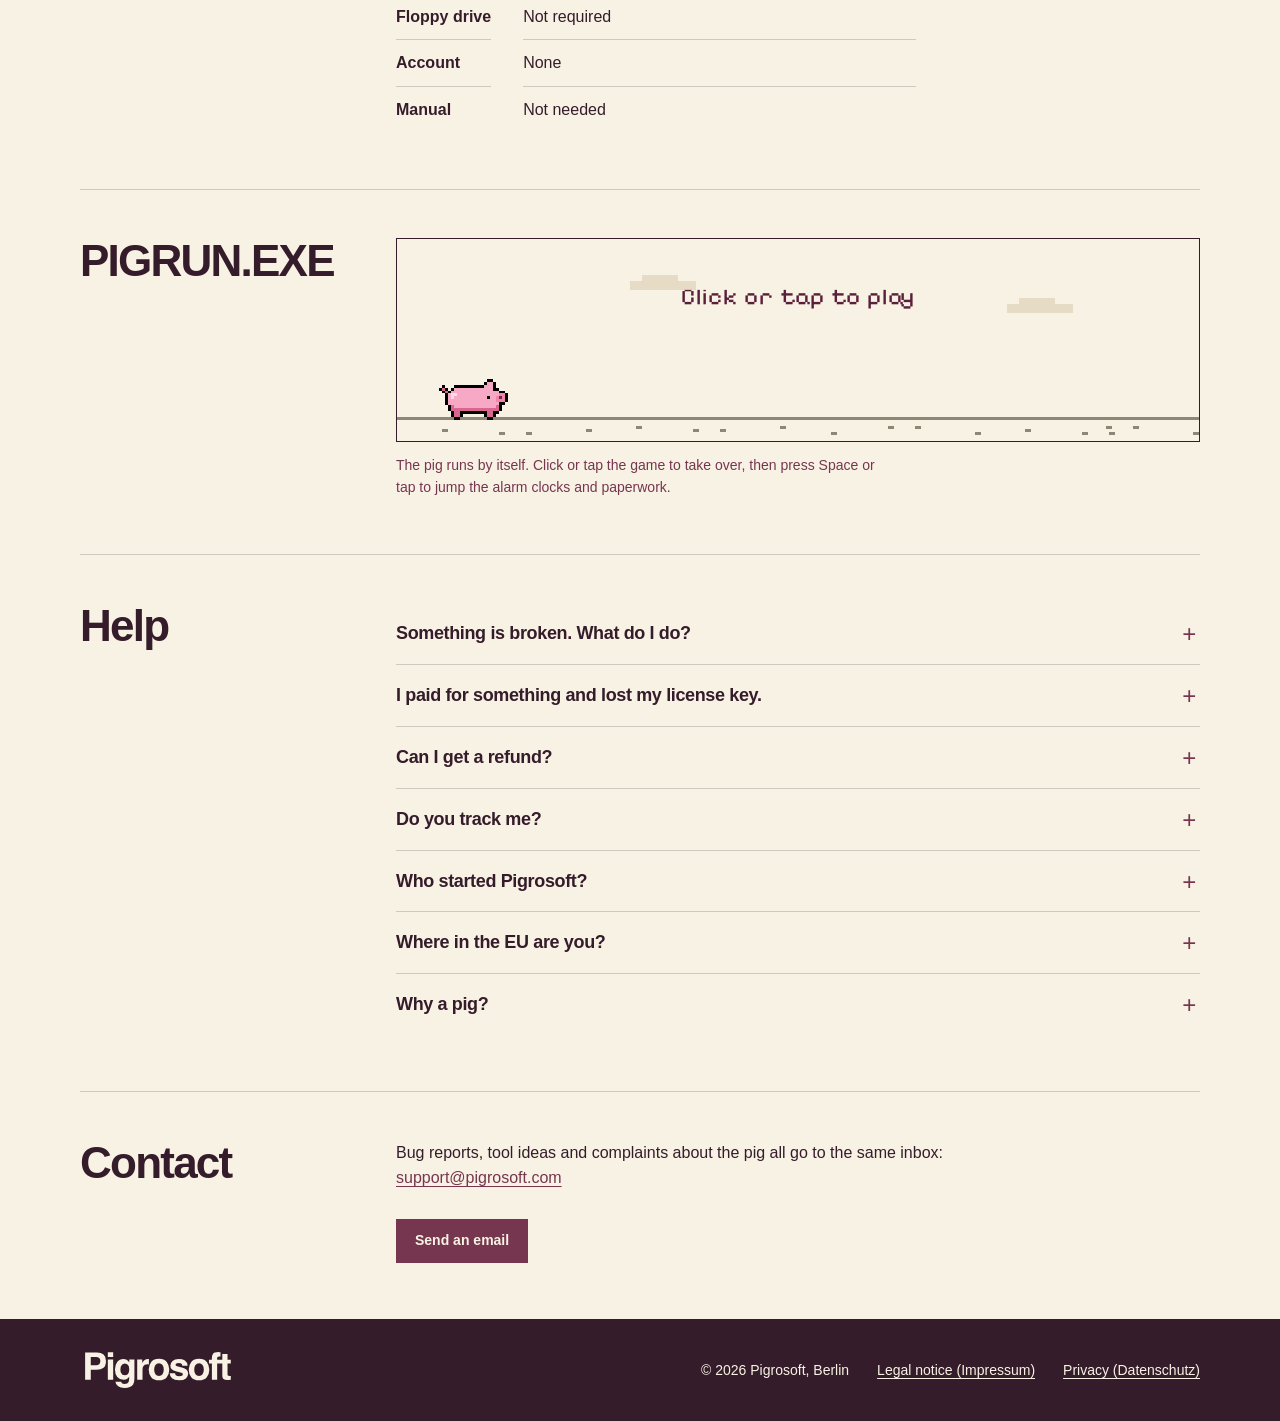
==== commit ae047929: "Restyle the site with the brand kit: House rules wordmark, original pig files Adds brand/pigrosoft/ " ====
--- a/index.html
+++ b/index.html
@@ -13,54 +13,62 @@
   <meta property="og:description" content="Small applications, made with care.">
   <meta property="og:type" content="website">
   <meta property="og:url" content="https://pigrosoft.com/">
-  <meta property="og:image" content="https://pigrosoft.com/assets/og.png">
-  <meta name="twitter:card" content="summary_large_image">
-  <meta name="theme-color" content="#f3a9c1">
-  <link rel="preload" href="assets/pixelify-sans-latin-700-normal.woff2" as="font" type="font/woff2" crossorigin>
+  <meta property="og:site_name" content="Pigrosoft">
+  <meta property="og:image" content="https://pigrosoft.com/brand/pigrosoft/pig-profile-mulberry.png">
+  <meta property="og:image:width" content="1024">
+  <meta property="og:image:height" content="1024">
+  <meta property="og:image:alt" content="Pigrosoft's original pixel pig on mulberry.">
+  <meta name="twitter:card" content="summary">
+  <meta name="twitter:image" content="https://pigrosoft.com/brand/pigrosoft/pig-profile-mulberry.png">
+  <meta name="twitter:image:alt" content="Pigrosoft's original pixel pig on mulberry.">
+  <meta name="theme-color" content="#f8f2e5">
   <link rel="stylesheet" href="assets/style.css">
 </head>
 <body>
   <a class="skip" href="#main">Skip to content</a>
 
   <header class="menubar">
-    <a class="brand" href="./">
-      <img src="assets/pig.svg" alt="" width="32" height="32">
-      Pigrosoft
-    </a>
-    <nav aria-label="Main">
-      <a href="#tools">Tools</a>
-      <a href="#company">Company</a>
-      <a href="#help">Help</a>
-      <a href="#contact">Contact</a>
-    </nav>
+    <div class="wrap">
+      <a class="brand" href="./">
+        <img src="brand/pigrosoft/wordmark-ink.svg" width="244" height="72" alt="Pigrosoft">
+      </a>
+      <nav aria-label="Main">
+        <a href="#tools">Tools</a>
+        <a href="#company">Company</a>
+        <a href="#help">Help</a>
+        <a href="#contact">Contact</a>
+      </nav>
+    </div>
   </header>
 
-  <main id="main" class="desk">
-
-    <section class="win" aria-labelledby="welcome-title">
-      <div class="titlebar" aria-hidden="true">Welcome to Pigrosoft</div>
-      <div class="pane welcome">
-        <button class="pig" type="button" id="pig" aria-label="Wake the pig">
-          <img class="asleep" src="assets/pig-animated.svg" alt="" width="240" height="240">
-          <img class="awake" src="assets/pig-awake.svg" alt="" width="240" height="240">
-          <span class="oink" aria-hidden="true">Oink?</span>
-        </button>
-        <div>
-          <h1 id="welcome-title">Effortless on purpose.</h1>
-          <p class="motto">Small applications, made with care.</p>
-          <div class="actions">
-            <a class="btn primary" href="#tools">See the tools</a>
-            <a class="btn" href="#company">Read me</a>
-          </div>
-          <div class="made"><img src="assets/badge-eu.svg" alt="" width="24" height="16"><span>Made in the EU</span></div>
-        </div>
+  <main id="main">
+
+    <section class="wrap hero" aria-labelledby="welcome-title">
+      <div>
+        <h1 id="welcome-title">Effortless on purpose.</h1>
+        <p class="lede">Small applications, made with care.</p>
+        <div class="actions">
+          <a class="btn primary" href="#tools">See the tools</a>
+          <a class="btn" href="#company">Read me</a>
+        </div>
+        <p class="made"><img src="assets/badge-eu.svg" alt="" width="24" height="16"><span>Made in the EU</span></p>
       </div>
+      <button class="pig" type="button" id="pig" aria-label="Wake the pig">
+        <picture class="asleep">
+          <source media="(prefers-reduced-motion: reduce)" srcset="brand/pigrosoft/pig-profile-pink.png">
+          <img src="brand/pigrosoft/pig-animated.gif" alt="" width="320" height="320">
+        </picture>
+        <img class="awake" src="assets/pig-awake.svg" alt="" width="240" height="240">
+        <span class="oink" aria-hidden="true">Oink?</span>
+      </button>
     </section>
 
-    <section class="win" id="tools" aria-labelledby="tools-title">
-      <h2 class="titlebar" id="tools-title">Tools</h2>
-      <div class="pane">
-        <ul class="tools">
+    <div class="wrap">
+
+      <section class="block" id="tools" aria-labelledby="tools-title">
+        <h2 id="tools-title">Tools</h2>
+        <div>
+          <ul class="tools">
           <li>
             <img src="assets/icon-lingo.svg" alt="" width="64" height="64">
             <div>
@@ -86,14 +94,12 @@
             <a class="btn" href="#contact">Suggest a tool</a>
           </li>
         </ul>
-      </div>
-    </section>
-
-    <div class="pair" id="company">
-      <section class="win" aria-labelledby="company-title">
-        <div class="titlebar" aria-hidden="true">README.TXT</div>
-        <div class="pane">
-          <h2 id="company-title">The company</h2>
+        </div>
+      </section>
+
+      <section class="block" id="company" aria-labelledby="company-title">
+        <h2 id="company-title">The company</h2>
+        <div>
           <p>Pigrosoft is a small software company in Berlin. We make the tools we wanted for ourselves, and we fuss over the details so that using them takes no effort at all.</p>
           <p>Every tool follows the same house rules.</p>
           <ul class="rules">
@@ -106,80 +112,81 @@
         </div>
       </section>
 
-      <section class="win" aria-labelledby="specs-title">
-        <div class="titlebar" aria-hidden="true">System requirements</div>
-        <div class="pane">
-          <h2 id="specs-title">You will need</h2>
-          <dl class="specs">
-            <dt>Computer</dt><dd>Any</dd>
-            <dt>Software</dt><dd>A web browser</dd>
-            <dt>Disk space</dt><dd>0 MB</dd>
-            <dt>Floppy drive</dt><dd>Not required</dd>
-            <dt>Account</dt><dd>None</dd>
-            <dt>Manual</dt><dd>Not needed</dd>
-          </dl>
-        </div>
-      </section>
+      <section class="block" aria-labelledby="specs-title">
+        <h2 id="specs-title">You will need</h2>
+        <dl class="specs">
+          <dt>Computer</dt><dd>Any</dd>
+          <dt>Software</dt><dd>A web browser</dd>
+          <dt>Disk space</dt><dd>0 MB</dd>
+          <dt>Floppy drive</dt><dd>Not required</dd>
+          <dt>Account</dt><dd>None</dd>
+          <dt>Manual</dt><dd>Not needed</dd>
+        </dl>
+      </section>
+
+      <section class="block" aria-labelledby="game-title">
+        <h2 id="game-title">PIGRUN.EXE</h2>
+        <div class="game">
+          <canvas id="pigrun" tabindex="0" aria-describedby="game-help">A small running game with the Pigrosoft pig.</canvas>
+          <p id="game-help" class="game-help">The pig runs by itself. Click or tap the game to take over, then press Space or tap to jump the alarm clocks and paperwork.</p>
+        </div>
+      </section>
+
+      <section class="block" id="help" aria-labelledby="help-title">
+        <h2 id="help-title">Help</h2>
+        <div>
+      <details>
+        <summary>Something is broken. What do I do?</summary>
+        <p>Email <a href="mailto:support@pigrosoft.com">support@pigrosoft.com</a> and say which tool you were using, what you were doing, and which browser you were in. A screenshot helps a lot.</p>
+      </details>
+      <details>
+        <summary>I paid for something and lost my license key.</summary>
+        <p>Search your inbox for the receipt from Dodo Payments, our payment provider, because the key is in that email. If it is gone, write to us from the address you paid with and we will sort it out.</p>
+      </details>
+      <details>
+        <summary>Can I get a refund?</summary>
+        <p>Each tool lists its own terms. For Workshop Timers, see the <a href="https://workshoptimers.com/widerruf.html">refund page</a>.</p>
+      </details>
+      <details>
+        <summary>Do you track me?</summary>
+        <p>No. This site sets no cookies and runs no analytics. It is hosted on GitHub Pages, which logs IP addresses the way any web host does. The <a href="datenschutz.html">privacy page</a> has the details.</p>
+      </details>
+      <details>
+        <summary>Who started Pigrosoft?</summary>
+        <p>Jeff Humble, a designer, founder and educator who makes little games and apps with his son, Charlie. You can find the rest of his work at <a href="https://www.jeffreyhumble.com/">jeffreyhumble.com</a>.</p>
+      </details>
+      <details>
+        <summary>Where in the EU are you?</summary>
+        <p>Berlin is home, for an American who has lived here for years. The founder also spends a good part of the year in Sicily, so a fair share of the tools were finished with a granita within reach.</p>
+      </details>
+      <details>
+        <summary>Why a pig?</summary>
+        <p>Pigro is Italian for lazy. We do the careful work so that you get to be the lazy one. The pig is a bonus, and it wakes up if you click it.</p>
+      </details>
+        </div>
+      </section>
+
+      <section class="block" id="contact" aria-labelledby="contact-title">
+        <h2 id="contact-title">Contact</h2>
+        <div>
+          <p>Bug reports, tool ideas and complaints about the pig all go to the same inbox: <a href="mailto:support@pigrosoft.com">support@pigrosoft.com</a></p>
+          <div class="actions">
+            <a class="btn primary" href="mailto:support@pigrosoft.com">Send an email</a>
+          </div>
+        </div>
+      </section>
+
     </div>
 
-    <section class="win" aria-labelledby="game-title">
-      <h2 class="titlebar" id="game-title">PIGRUN.EXE</h2>
-      <div class="pane game">
-        <canvas id="pigrun" tabindex="0" aria-describedby="game-help">A small running game with the Pigrosoft pig.</canvas>
-        <p id="game-help" class="game-help">The pig runs by itself. Click or tap the game to take over, then press Space or tap to jump the alarm clocks and paperwork.</p>
-      </div>
-    </section>
-
-    <section class="win" id="help" aria-labelledby="help-title">
-      <h2 class="titlebar" id="help-title">Help</h2>
-      <div class="pane">
-        <details>
-          <summary>Something is broken. What do I do?</summary>
-          <p>Email <a href="mailto:support@pigrosoft.com">support@pigrosoft.com</a> and say which tool you were using, what you were doing, and which browser you were in. A screenshot helps a lot.</p>
-        </details>
-        <details>
-          <summary>I paid for something and lost my license key.</summary>
-          <p>Search your inbox for the receipt from Dodo Payments, our payment provider, because the key is in that email. If it is gone, write to us from the address you paid with and we will sort it out.</p>
-        </details>
-        <details>
-          <summary>Can I get a refund?</summary>
-          <p>Each tool lists its own terms. For Workshop Timers, see the <a href="https://workshoptimers.com/widerruf.html">refund page</a>.</p>
-        </details>
-        <details>
-          <summary>Do you track me?</summary>
-          <p>No. This site sets no cookies and runs no analytics. It is hosted on GitHub Pages, which logs IP addresses the way any web host does. The <a href="datenschutz.html">privacy page</a> has the details.</p>
-        </details>
-        <details>
-          <summary>Who started Pigrosoft?</summary>
-          <p>Jeff Humble, a designer, founder and educator who makes little games and apps with his son, Charlie. You can find the rest of his work at <a href="https://www.jeffreyhumble.com/">jeffreyhumble.com</a>.</p>
-        </details>
-        <details>
-          <summary>Where in the EU are you?</summary>
-          <p>Berlin is home, for an American who has lived here for years. The founder also spends a good part of the year in Sicily, so a fair share of the tools were finished with a granita within reach.</p>
-        </details>
-        <details>
-          <summary>Why a pig?</summary>
-          <p>Pigro is Italian for lazy. We do the careful work so that you get to be the lazy one. The pig is a bonus, and it wakes up if you click it.</p>
-        </details>
-      </div>
-    </section>
-
-    <section class="win" id="contact" aria-labelledby="contact-title">
-      <h2 class="titlebar" id="contact-title">Contact</h2>
-      <div class="pane">
-        <p>Bug reports, tool ideas and complaints about the pig all go to the same inbox: <a href="mailto:support@pigrosoft.com">support@pigrosoft.com</a></p>
-        <div class="actions">
-          <a class="btn primary" href="mailto:support@pigrosoft.com">Send an email</a>
-        </div>
-      </div>
-    </section>
-
   </main>
 
-  <footer class="statusbar">
-    <span>&copy; 2026 Pigrosoft, Berlin</span>
-    <a href="impressum.html">Legal notice (Impressum)</a>
-    <a href="datenschutz.html">Privacy (Datenschutz)</a>
+  <footer class="foot">
+    <div class="wrap">
+      <img src="brand/pigrosoft/wordmark-paper.svg" width="244" height="72" alt="Pigrosoft">
+      <span>&copy; 2026 Pigrosoft, Berlin</span>
+      <a href="impressum.html">Legal notice (Impressum)</a>
+      <a href="datenschutz.html">Privacy (Datenschutz)</a>
+    </div>
   </footer>
 
   <script src="assets/pigrun.js" defer></script>
--- a/assets/style.css
+++ b/assets/style.css
@@ -1,7 +1,7 @@
 /* Pigrosoft.com
-   A pink desktop, putty-coloured windows, hard one-pixel bevels and no blur anywhere.
-   Headings use Pixelify Sans (self-hosted, so no request leaves the site).
-   Body text is Verdana, which is what the 90s web was set in. */
+   The House rules direction: paper, ink, thin rules, strong Helvetica and a lot of space.
+   The pig and the wordmark are fixed artwork in brand/pigrosoft/ and are never recoloured.
+   Pixelify Sans is kept only for the lettering inside the PIGRUN.EXE game. */
 
 @font-face {
   font-family: "Pixelify Sans";
@@ -9,31 +9,17 @@
   font-display: swap;
   src: url("pixelify-sans-latin-400-normal.woff2") format("woff2");
 }
-@font-face {
-  font-family: "Pixelify Sans";
-  font-weight: 700;
-  font-display: swap;
-  src: url("pixelify-sans-latin-700-normal.woff2") format("woff2");
-}
 
 :root {
-  --desk: #f3a9c1;        /* trough pink, the desktop */
-  --desk-dither: #ec98b4;
-  --putty: #ddd6c4;       /* window chrome */
-  --putty-light: #ffffff;
-  --putty-dark: #8e8776;
-  --paper: #fffdf5;       /* inside a window */
-  --mulberry: #5a1f3a;    /* title bars, headings */
-  --snout: #d9668f;
-  --ink: #000000;
-  --link: #0000c8;
-  --visited: #6b1a8c;
-
-  --pixel: "Pixelify Sans", "Courier New", monospace;
-  --body: Verdana, Geneva, Tahoma, sans-serif;
-
-  --raised: inset -2px -2px 0 var(--putty-dark), inset 2px 2px 0 var(--putty-light);
-  --sunken: inset 2px 2px 0 var(--putty-dark), inset -2px -2px 0 var(--putty-light);
+  --ink: #351c2a;
+  --rose: #f1b0c4;
+  --paper: #f8f2e5;
+  --accent: #76364f;       /* burgundy: buttons and secondary text */
+  --rule: rgb(53 28 42 / 20%);
+  --rule-light: rgb(248 242 229 / 30%);
+  --font: Helvetica, Arial, sans-serif;
+  --tracking: -0.04em;
+  --content: 1120px;
 }
 
 *,
@@ -44,49 +30,50 @@
 
 html {
   scroll-behavior: smooth;
-  scroll-padding-top: 4.5rem;
+  scroll-padding-top: 84px;
 }
 
 body {
   margin: 0;
-  font-family: var(--body);
-  font-size: 0.9375rem;
-  line-height: 1.65;
+  background: var(--paper);
   color: var(--ink);
-  background-color: var(--desk);
-  background-image:
-    linear-gradient(45deg, var(--desk-dither) 25%, transparent 25%, transparent 75%, var(--desk-dither) 75%),
-    linear-gradient(45deg, var(--desk-dither) 25%, transparent 25%, transparent 75%, var(--desk-dither) 75%);
-  background-size: 4px 4px;
-  background-position: 0 0, 2px 2px;
+  font: 400 16px/1.6 var(--font);
+  min-height: 100vh;
+  display: flex;
+  flex-direction: column;
+}
+main {
+  flex: 1;
 }
 
 img {
   max-width: 100%;
-  image-rendering: pixelated;
 }
 
 a {
-  color: var(--link);
-}
-a:visited {
-  color: var(--visited);
+  color: var(--accent);
+  text-underline-offset: 0.18em;
+}
+a:hover {
+  color: var(--ink);
 }
 a:focus-visible,
 button:focus-visible,
-summary:focus-visible {
-  outline: 2px dotted var(--ink);
-  outline-offset: 2px;
+summary:focus-visible,
+canvas:focus-visible {
+  outline: 3px solid var(--accent);
+  outline-offset: 4px;
 }
 
 h1,
 h2,
 h3 {
-  font-family: var(--pixel);
+  margin: 0;
+  font-family: var(--font);
   font-weight: 700;
-  color: var(--mulberry);
   line-height: 1.05;
-  margin: 0;
+  letter-spacing: var(--tracking);
+  text-wrap: balance;
 }
 
 p {
@@ -95,6 +82,11 @@
 }
 p:last-child {
   margin-bottom: 0;
+}
+
+.wrap {
+  width: min(var(--content), calc(100% - 48px));
+  margin-inline: auto;
 }
 
 .skip {
@@ -109,192 +101,112 @@
   padding: 6px 10px;
 }
 
-/* ---------- menu bar ---------- */
+/* ---------- header ---------- */
 
 .menubar {
   position: sticky;
   top: 0;
   z-index: 5;
+  background: var(--paper);
+  border-bottom: 1px solid var(--rule);
+}
+.menubar .wrap {
   display: flex;
   flex-wrap: wrap;
   align-items: center;
-  gap: 2px 18px;
-  padding: 6px 16px;
-  background: var(--putty);
-  border-bottom: 2px solid var(--ink);
-  box-shadow: var(--raised);
-  font-family: var(--pixel);
-  font-size: 1.0625rem;
+  gap: 4px 28px;
+  padding-block: 14px;
 }
 .brand {
   display: inline-flex;
-  align-items: center;
-  gap: 8px;
   margin-right: auto;
-  font-weight: 700;
-  font-size: 1.25rem;
-  color: var(--mulberry);
-  text-decoration: none;
-}
-.brand:visited {
-  color: var(--mulberry);
 }
 .brand img {
-  width: 32px;
-  height: 32px;
+  display: block;
+  width: 156px;
+  height: auto;
 }
 .menubar nav {
   display: flex;
   flex-wrap: wrap;
-  gap: 0 4px;
+  gap: 0 24px;
 }
 .menubar nav a {
-  padding: 4px 8px;
+  padding: 6px 0;
   color: var(--ink);
+  font-size: 15px;
   text-decoration: none;
 }
-.menubar nav a::first-letter {
+.menubar nav a:hover {
   text-decoration: underline;
-}
-.menubar nav a:hover {
-  background: var(--mulberry);
-  color: #fff;
-}
-
-/* ---------- windows ---------- */
-
-.desk {
-  max-width: 920px;
-  margin: 0 auto;
-  padding: 32px 16px 56px;
-  display: grid;
-  gap: 32px;
-}
-
-.win {
-  background: var(--putty);
-  border: 2px solid var(--ink);
-  box-shadow: var(--raised), 8px 8px 0 var(--snout);
-  padding: 4px;
-  min-width: 0;
-}
-.titlebar {
-  display: flex;
+  text-decoration-thickness: 2px;
+  text-decoration-color: var(--accent);
+}
+
+/* ---------- buttons ---------- */
+
+.btn {
+  display: inline-flex;
   align-items: center;
-  gap: 8px;
-  padding: 3px 6px;
-  background: var(--mulberry);
-  color: #fff;
-  font-family: var(--pixel);
-  font-size: 1.0625rem;
-  font-weight: 400;
-  line-height: 1.3;
-}
-.titlebar::before {
-  content: "";
-  flex: none;
-  width: 14px;
-  height: 14px;
-  background: var(--putty);
-  box-shadow: var(--raised);
-  border: 1px solid var(--ink);
-}
-.pane {
-  margin-top: 4px;
-  padding: 24px;
-  background: var(--paper);
-  border: 2px solid;
-  border-color: var(--putty-dark) var(--putty-light) var(--putty-light) var(--putty-dark);
-}
-.pane h2 {
-  font-size: 1.75rem;
-  margin-bottom: 0.6em;
-}
-
-.pair {
-  display: grid;
-  grid-template-columns: minmax(0, 3fr) minmax(0, 2fr);
-  gap: 32px;
-  align-items: start;
-}
-
-/* ---------- buttons ---------- */
-
-.btn {
-  display: inline-block;
-  padding: 8px 18px;
-  font-family: var(--pixel);
-  font-size: 1.0625rem;
-  line-height: 1.2;
+  justify-content: center;
+  min-height: 44px;
+  padding: 10px 18px;
+  border: 1px solid currentColor;
+  background: transparent;
   color: var(--ink);
+  font: 700 14px/1.4 var(--font);
+  text-align: center;
   text-decoration: none;
-  background: var(--putty);
-  border: 2px solid var(--ink);
-  box-shadow: var(--raised);
   cursor: pointer;
 }
-.btn:visited {
+.btn:hover {
+  background: var(--rose);
+  border-color: var(--ink);
   color: var(--ink);
 }
-.btn:hover {
-  background: #e9e3d3;
-}
-.btn:active {
-  box-shadow: var(--sunken);
-  transform: translate(1px, 1px);
-}
 .btn.primary {
-  outline: 2px solid var(--ink);
-  outline-offset: 1px;
-}
-.btn.primary:focus-visible {
-  outline-style: dotted;
+  background: var(--accent);
+  border-color: var(--accent);
+  color: var(--paper);
+}
+.btn.primary:hover {
+  background: var(--ink);
+  border-color: var(--ink);
+  color: var(--paper);
 }
 .actions {
   display: flex;
   flex-wrap: wrap;
-  gap: 14px;
-  margin-top: 1.4em;
-}
-
-/* ---------- welcome ---------- */
-
-.welcome {
+  gap: 12px;
+  margin-top: 28px;
+}
+
+/* ---------- hero ---------- */
+
+.hero {
   display: grid;
-  grid-template-columns: auto minmax(0, 1fr);
-  gap: 32px;
+  grid-template-columns: minmax(0, 1fr) auto;
+  gap: 24px 64px;
   align-items: center;
-  padding: 36px 32px;
-}
-.welcome h1 {
-  font-size: clamp(2rem, 5.4vw, 3.25rem);
-  text-wrap: balance;
+  padding-block: 72px 80px;
+}
+.hero h1 {
+  font-size: clamp(40px, 7vw, 80px);
   line-height: 0.98;
-  letter-spacing: -0.01em;
-  text-shadow: 3px 3px 0 var(--desk);
-  margin-bottom: 0.4em;
-}
-.welcome .motto {
-  font-family: var(--pixel);
-  font-size: 1.375rem;
-  line-height: 1.2;
-  color: var(--snout);
-  margin-bottom: 0.9em;
-}
-.welcome p {
-  font-size: 1.0625rem;
-  max-width: 46ch;
-}
-
+}
+.hero .lede {
+  margin-top: 20px;
+  color: var(--accent);
+  font-size: clamp(20px, 2.4vw, 26px);
+  line-height: 1.25;
+  letter-spacing: -0.02em;
+}
 .made {
   display: flex;
   align-items: center;
-  gap: 8px;
-  margin-top: 1.2em;
-  font-family: var(--pixel);
-  font-size: 1.0625rem;
-  line-height: 1.2;
-  color: var(--ink);
+  gap: 10px;
+  margin-top: 28px;
+  font-size: 14px;
 }
 .made img {
   display: block;
@@ -307,7 +219,7 @@
   position: relative;
   width: 240px;
   height: 240px;
-  margin: -24px -16px 0 0;
+  margin: 0;
   padding: 0;
   border: 0;
   background: none;
@@ -317,6 +229,7 @@
   display: block;
   width: 240px;
   height: 240px;
+  image-rendering: pixelated;
 }
 .pig .awake,
 .pig.is-awake .asleep {
@@ -328,41 +241,38 @@
 .oink {
   display: none;
   position: absolute;
-  right: 4px;
-  top: 22px;
-  padding: 2px 8px;
-  font-family: var(--pixel);
-  font-weight: 700;
-  font-size: 1.125rem;
-  color: var(--mulberry);
+  right: 0;
+  top: 14px;
+  padding: 2px 10px;
   background: var(--paper);
-  border: 2px solid var(--ink);
+  border: 1px solid var(--ink);
+  color: var(--ink);
+  font: 700 15px/1.4 var(--font);
   pointer-events: none;
 }
 .pig.is-awake .oink {
   display: block;
 }
 
-/* ---------- game ---------- */
-
-.game {
-  padding: 12px;
-}
-.game canvas {
-  display: block;
-  max-width: 100%;
-  image-rendering: pixelated;
-  cursor: pointer;
-  touch-action: manipulation;
-}
-.game canvas:focus-visible {
-  outline: 2px dotted var(--ink);
-  outline-offset: 3px;
-}
-.game-help {
-  margin: 10px 0 0;
-  font-size: 0.8125rem;
-  color: #4a4438;
+/* ---------- sections ---------- */
+
+.block {
+  display: grid;
+  grid-template-columns: minmax(0, 1fr) minmax(0, 3fr);
+  gap: 20px 48px;
+  padding-block: 48px 56px;
+  border-top: 1px solid var(--rule);
+}
+.block > h2 {
+  font-size: clamp(28px, 4vw, 44px);
+}
+.block > h2 small {
+  display: block;
+  margin-bottom: 12px;
+  font: 700 12px/1.4 var(--font);
+  letter-spacing: 0.06em;
+  text-transform: uppercase;
+  color: var(--accent);
 }
 
 /* ---------- tools ---------- */
@@ -375,10 +285,10 @@
 .tools li {
   display: grid;
   grid-template-columns: 64px minmax(0, 1fr) auto;
-  gap: 8px 20px;
+  gap: 8px 24px;
   align-items: center;
-  padding: 18px 0;
-  border-top: 2px dotted var(--putty-dark);
+  padding: 28px 0;
+  border-top: 1px solid var(--rule);
 }
 .tools li:first-child {
   border-top: 0;
@@ -391,30 +301,24 @@
 .tools .slot {
   width: 64px;
   height: 64px;
+  image-rendering: pixelated;
 }
 .tools .slot {
   display: grid;
   place-items: center;
-  border: 2px dashed var(--putty-dark);
-  font-family: var(--pixel);
-  font-size: 2rem;
-  color: var(--putty-dark);
+  border: 1px dashed var(--accent);
+  color: var(--accent);
+  font: 700 28px/1 var(--font);
 }
 .tools h3 {
-  font-size: 1.375rem;
-  margin-bottom: 0.25em;
+  margin-bottom: 6px;
+  font-size: 24px;
 }
 .tools p {
   margin: 0;
 }
-.status {
-  font-family: var(--pixel);
-  font-size: 1.0625rem;
-  color: var(--mulberry);
-  white-space: nowrap;
-}
-
-/* ---------- lists inside windows ---------- */
+
+/* ---------- lists ---------- */
 
 .rules,
 .specs {
@@ -424,82 +328,137 @@
 }
 .rules li {
   position: relative;
-  padding-left: 22px;
-  margin-bottom: 0.45em;
+  padding-left: 24px;
+  margin-bottom: 8px;
 }
 .rules li::before {
   content: "";
   position: absolute;
   left: 0;
-  top: 0.5em;
-  width: 10px;
-  height: 10px;
-  background: var(--snout);
-  border: 2px solid var(--ink);
+  top: 0.55em;
+  width: 8px;
+  height: 8px;
+  background: var(--rose);
+  border: 1px solid var(--ink);
 }
 .specs {
   display: grid;
-  grid-template-columns: auto 1fr;
-  gap: 6px 16px;
+  grid-template-columns: max-content 1fr;
+  gap: 0 32px;
+  max-width: 520px;
+}
+.specs dt,
+.specs dd {
+  margin: 0;
+  padding: 10px 0;
+  border-top: 1px solid var(--rule);
+}
+.specs dt:first-of-type,
+.specs dt:first-of-type + dd {
+  border-top: 0;
 }
 .specs dt {
-  font-family: var(--pixel);
-  color: var(--mulberry);
-  font-size: 1.0625rem;
-}
-.specs dd {
-  margin: 0;
+  font-weight: 700;
+}
+
+/* ---------- game ---------- */
+
+.game canvas {
+  display: block;
+  max-width: 100%;
+  background: var(--paper);
+  border: 1px solid var(--ink);
+  image-rendering: pixelated;
+  cursor: pointer;
+  touch-action: manipulation;
+}
+.game-help {
+  margin: 12px 0 0;
+  color: var(--accent);
+  font-size: 14px;
 }
 
 /* ---------- help ---------- */
 
 details {
-  border-top: 2px dotted var(--putty-dark);
+  border-top: 1px solid var(--rule);
 }
 details:first-of-type {
   border-top: 0;
 }
 summary {
-  padding: 12px 0;
-  font-family: var(--pixel);
-  font-size: 1.1875rem;
-  color: var(--mulberry);
+  position: relative;
+  padding: 16px 40px 16px 0;
+  font-size: 18px;
+  font-weight: 700;
+  letter-spacing: -0.02em;
+  list-style: none;
   cursor: pointer;
 }
+summary::-webkit-details-marker {
+  display: none;
+}
+summary::after {
+  content: "+";
+  position: absolute;
+  right: 4px;
+  top: 12px;
+  color: var(--accent);
+  font-size: 24px;
+  font-weight: 400;
+}
+details[open] summary::after {
+  content: "\2212";
+}
 details p {
-  padding: 0 0 14px 20px;
-}
-
-/* ---------- status bar ---------- */
-
-.statusbar {
+  padding: 0 0 18px;
+}
+
+/* ---------- footer ---------- */
+
+.foot {
+  background: var(--ink);
+  color: var(--paper);
+  font-size: 14px;
+}
+.foot .wrap {
   display: flex;
   flex-wrap: wrap;
-  gap: 6px 24px;
   align-items: center;
-  padding: 8px 16px;
-  background: var(--putty);
-  border-top: 2px solid var(--ink);
-  box-shadow: var(--raised);
-  font-size: 0.8125rem;
-}
-.statusbar span:first-child {
+  gap: 12px 28px;
+  padding-block: 28px;
+}
+.foot img {
+  display: block;
+  width: 156px;
+  height: auto;
   margin-right: auto;
 }
-.statusbar a,
-.statusbar a:visited {
-  color: var(--ink);
+.foot a,
+.foot a:visited {
+  color: var(--paper);
+}
+.foot a:hover {
+  color: var(--rose);
+}
+.foot a:focus-visible {
+  outline-color: var(--rose);
 }
 
 /* ---------- plain pages (legal, 404) ---------- */
 
+.doc {
+  width: min(760px, calc(100% - 48px));
+  margin-inline: auto;
+  padding-block: 56px 72px;
+}
 .doc h1 {
-  font-size: 2.25rem;
-  margin-bottom: 0.6em;
+  font-size: clamp(34px, 5vw, 52px);
+  margin-bottom: 0.5em;
 }
 .doc h2 {
-  font-size: 1.375rem;
-  margin: 1.6em 0 0.4em;
+  font-size: 22px;
+  margin: 1.8em 0 0.4em;
 }
 .doc address {
   font-style: normal;
@@ -507,8 +466,8 @@
 }
 .doc hr {
   border: 0;
-  border-top: 2px dotted var(--putty-dark);
-  margin: 2.2em 0;
+  border-top: 1px solid var(--rule);
+  margin: 3em 0;
 }
 .lost {
   text-align: center;
@@ -516,10 +475,10 @@
 .lost img {
   width: 160px;
   height: 160px;
+  image-rendering: pixelated;
 }
 .lost p {
-  margin-left: auto;
-  margin-right: auto;
+  margin-inline: auto;
 }
 .lost .actions {
   justify-content: center;
@@ -527,30 +486,30 @@
 
 /* ---------- small screens ---------- */
 
-@media (max-width: 720px) {
-  .pair {
+@media (max-width: 860px) {
+  .block {
     grid-template-columns: minmax(0, 1fr);
-  }
-  .welcome {
+    padding-block: 36px 44px;
+  }
+  .hero {
     grid-template-columns: minmax(0, 1fr);
-    padding: 28px 20px;
-    gap: 20px;
+    padding-block: 40px 56px;
+  }
+  .hero .pig {
+    order: -1;
+  }
+}
+
+@media (max-width: 560px) {
+  .wrap,
+  .doc {
+    width: calc(100% - 32px);
   }
   .pig,
   .pig img {
     width: 160px;
     height: 160px;
   }
-  .pig {
-    margin: -16px 0 0;
-  }
-  .oink {
-    right: -8px;
-    top: 8px;
-  }
-  .pane {
-    padding: 18px;
-  }
   .tools li {
     grid-template-columns: 48px minmax(0, 1fr);
   }
@@ -559,13 +518,13 @@
     width: 48px;
     height: 48px;
   }
-  .tools .status,
   .tools .btn {
-    grid-column: 2;
+    grid-column: 1 / -1;
     justify-self: start;
   }
-  .win {
-    box-shadow: var(--raised), 5px 5px 0 var(--snout);
+  .specs {
+    grid-template-columns: max-content 1fr;
+    gap: 0 20px;
   }
 }
 
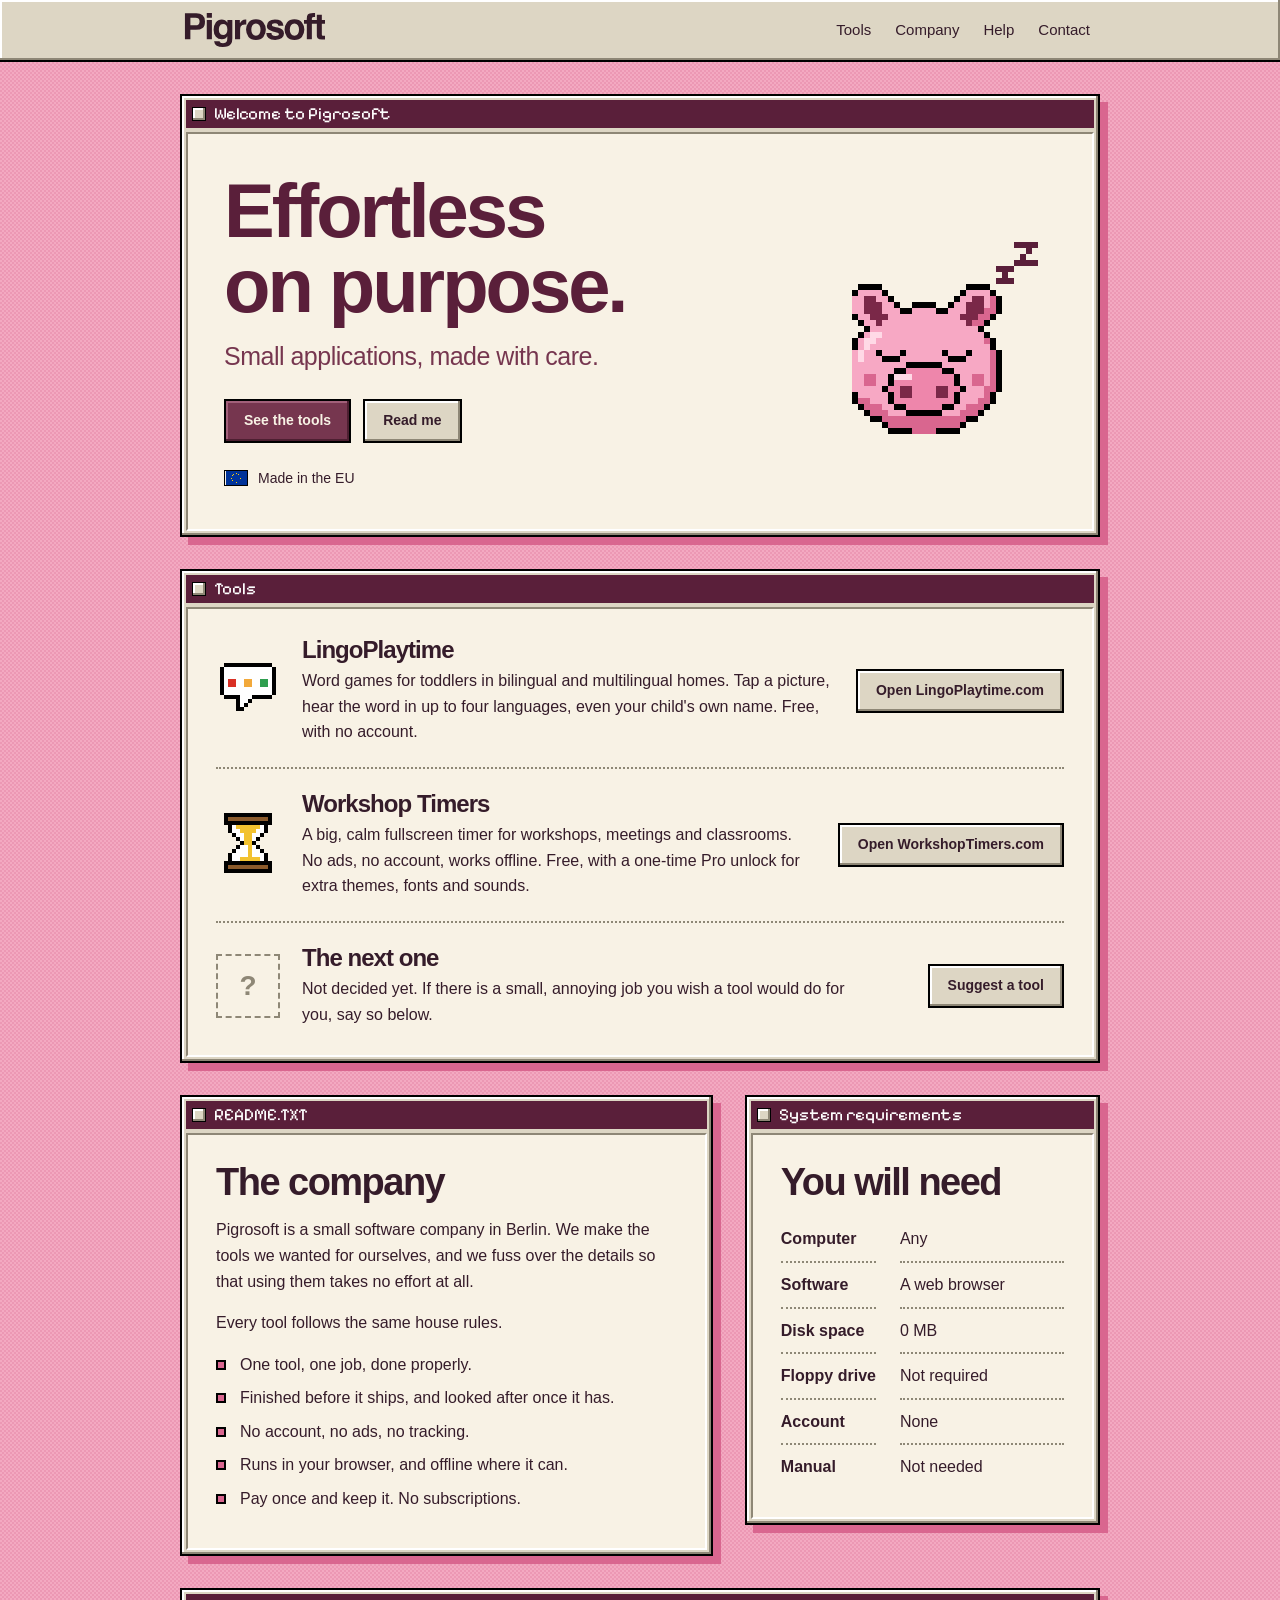
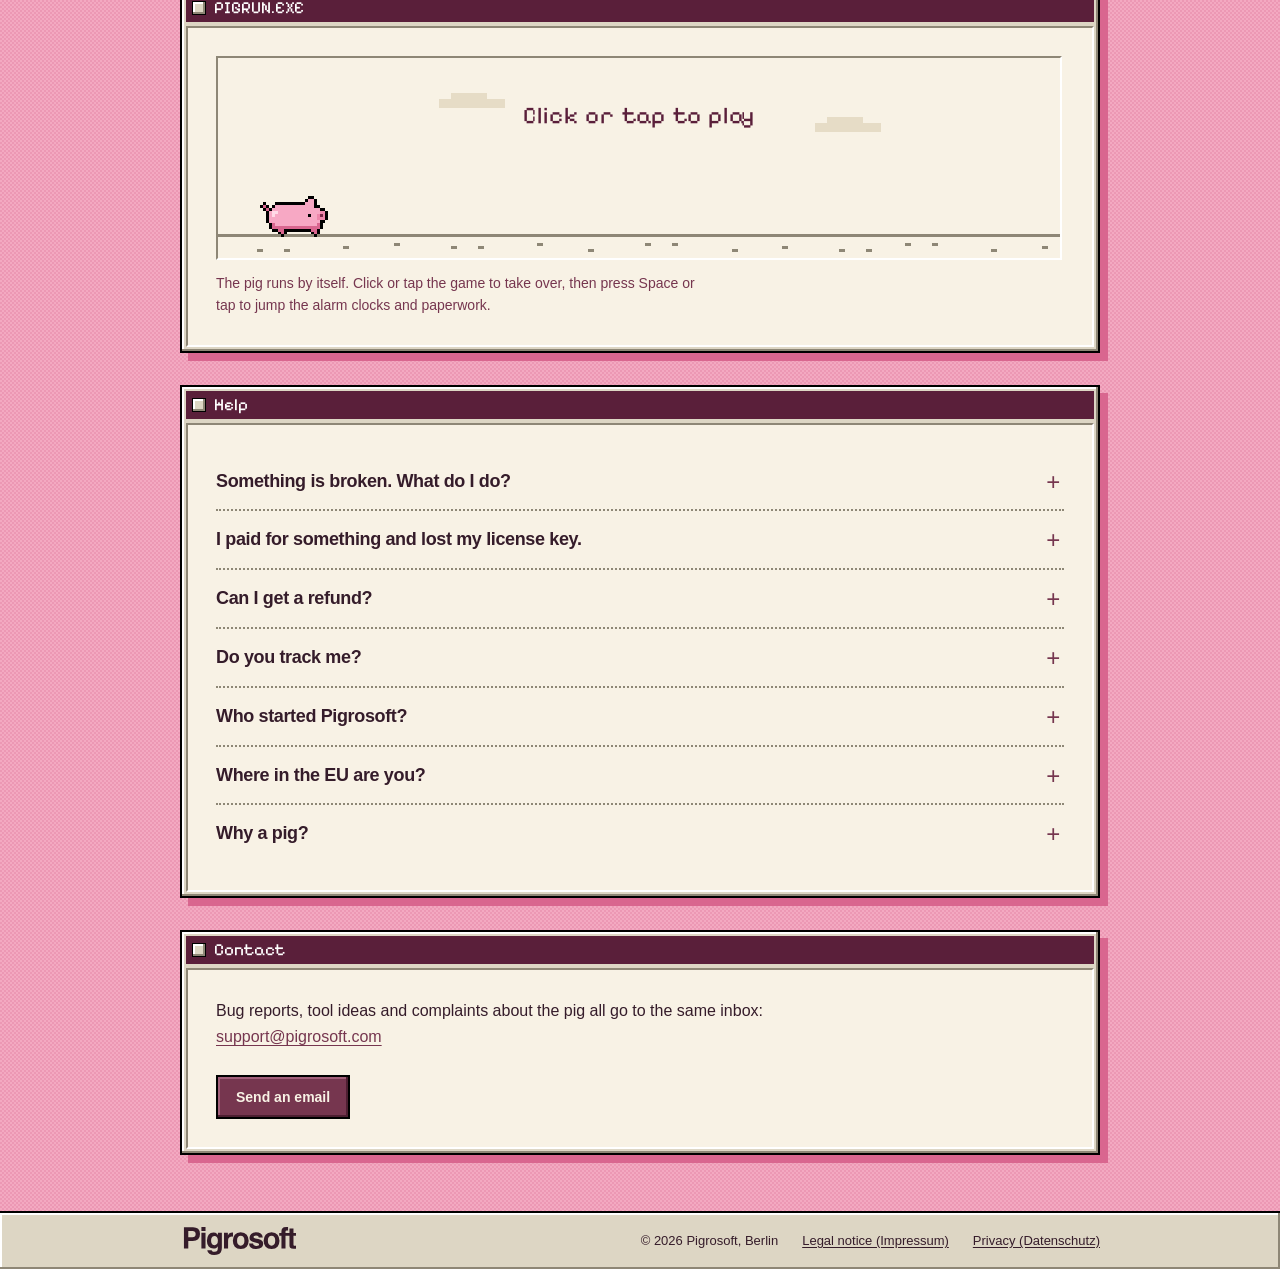
==== commit a7c709f5: "Combined design: pink desktop and putty windows with the new wordmark and Helvetica type Co-Authored" ====
--- a/index.html
+++ b/index.html
@@ -21,7 +21,8 @@
   <meta name="twitter:card" content="summary">
   <meta name="twitter:image" content="https://pigrosoft.com/brand/pigrosoft/pig-profile-mulberry.png">
   <meta name="twitter:image:alt" content="Pigrosoft's original pixel pig on mulberry.">
-  <meta name="theme-color" content="#f8f2e5">
+  <meta name="theme-color" content="#f3a9c1">
+  <link rel="preload" href="assets/pixelify-sans-latin-400-normal.woff2" as="font" type="font/woff2" crossorigin>
   <link rel="stylesheet" href="assets/style.css">
 </head>
 <body>
@@ -41,9 +42,11 @@
     </div>
   </header>
 
-  <main id="main">
-
-    <section class="wrap hero" aria-labelledby="welcome-title">
+  <main id="main" class="desk">
+
+    <section class="win" aria-labelledby="welcome-title">
+      <div class="titlebar" aria-hidden="true">Welcome to Pigrosoft</div>
+      <div class="pane hero">
       <div>
         <h1 id="welcome-title">Effortless on purpose.</h1>
         <p class="lede">Small applications, made with care.</p>
@@ -61,12 +64,14 @@
         <img class="awake" src="assets/pig-awake.svg" alt="" width="240" height="240">
         <span class="oink" aria-hidden="true">Oink?</span>
       </button>
+      </div>
     </section>
 
-    <div class="wrap">
-
-      <section class="block" id="tools" aria-labelledby="tools-title">
-        <h2 id="tools-title">Tools</h2>
+    <div>
+
+      <section class="win" id="tools" aria-labelledby="tools-title">
+      <h2 class="titlebar" id="tools-title">Tools</h2>
+      <div class="pane">
         <div>
           <ul class="tools">
           <li>
@@ -95,11 +100,14 @@
           </li>
         </ul>
         </div>
-      </section>
-
-      <section class="block" id="company" aria-labelledby="company-title">
-        <h2 id="company-title">The company</h2>
-        <div>
+      </div>
+      </section>
+
+      <div class="pair">
+      <section class="win" id="company" aria-labelledby="company-title">
+      <div class="titlebar" aria-hidden="true">README.TXT</div>
+      <div class="pane">
+        <h2 id="company-title">The company</h2>        <div>
           <p>Pigrosoft is a small software company in Berlin. We make the tools we wanted for ourselves, and we fuss over the details so that using them takes no effort at all.</p>
           <p>Every tool follows the same house rules.</p>
           <ul class="rules">
@@ -110,11 +118,13 @@
             <li>Pay once and keep it. No subscriptions.</li>
           </ul>
         </div>
-      </section>
-
-      <section class="block" aria-labelledby="specs-title">
-        <h2 id="specs-title">You will need</h2>
-        <dl class="specs">
+      </div>
+      </section>
+
+      <section class="win" aria-labelledby="specs-title">
+      <div class="titlebar" aria-hidden="true">System requirements</div>
+      <div class="pane">
+        <h2 id="specs-title">You will need</h2>        <dl class="specs">
           <dt>Computer</dt><dd>Any</dd>
           <dt>Software</dt><dd>A web browser</dd>
           <dt>Disk space</dt><dd>0 MB</dd>
@@ -122,18 +132,23 @@
           <dt>Account</dt><dd>None</dd>
           <dt>Manual</dt><dd>Not needed</dd>
         </dl>
-      </section>
-
-      <section class="block" aria-labelledby="game-title">
-        <h2 id="game-title">PIGRUN.EXE</h2>
+      </div>
+      </section>
+      </div>
+
+      <section class="win" aria-labelledby="game-title">
+      <h2 class="titlebar" id="game-title">PIGRUN.EXE</h2>
+      <div class="pane">
         <div class="game">
           <canvas id="pigrun" tabindex="0" aria-describedby="game-help">A small running game with the Pigrosoft pig.</canvas>
           <p id="game-help" class="game-help">The pig runs by itself. Click or tap the game to take over, then press Space or tap to jump the alarm clocks and paperwork.</p>
         </div>
-      </section>
-
-      <section class="block" id="help" aria-labelledby="help-title">
-        <h2 id="help-title">Help</h2>
+      </div>
+      </section>
+
+      <section class="win" id="help" aria-labelledby="help-title">
+      <h2 class="titlebar" id="help-title">Help</h2>
+      <div class="pane">
         <div>
       <details>
         <summary>Something is broken. What do I do?</summary>
@@ -164,25 +179,28 @@
         <p>Pigro is Italian for lazy. We do the careful work so that you get to be the lazy one. The pig is a bonus, and it wakes up if you click it.</p>
       </details>
         </div>
-      </section>
-
-      <section class="block" id="contact" aria-labelledby="contact-title">
-        <h2 id="contact-title">Contact</h2>
+      </div>
+      </section>
+
+      <section class="win" id="contact" aria-labelledby="contact-title">
+      <h2 class="titlebar" id="contact-title">Contact</h2>
+      <div class="pane">
         <div>
           <p>Bug reports, tool ideas and complaints about the pig all go to the same inbox: <a href="mailto:support@pigrosoft.com">support@pigrosoft.com</a></p>
           <div class="actions">
             <a class="btn primary" href="mailto:support@pigrosoft.com">Send an email</a>
           </div>
         </div>
+      </div>
       </section>
 
     </div>
 
   </main>
 
-  <footer class="foot">
+  <footer class="statusbar">
     <div class="wrap">
-      <img src="brand/pigrosoft/wordmark-paper.svg" width="244" height="72" alt="Pigrosoft">
+      <img src="brand/pigrosoft/wordmark-ink.svg" width="244" height="72" alt="Pigrosoft">
       <span>&copy; 2026 Pigrosoft, Berlin</span>
       <a href="impressum.html">Legal notice (Impressum)</a>
       <a href="datenschutz.html">Privacy (Datenschutz)</a>
--- a/assets/style.css
+++ b/assets/style.css
@@ -1,7 +1,8 @@
 /* Pigrosoft.com
-   The House rules direction: paper, ink, thin rules, strong Helvetica and a lot of space.
+   Two directions combined: the pink desktop with putty windows, and the House rules type,
+   with Helvetica on cream paper and the outlined wordmark.
    The pig and the wordmark are fixed artwork in brand/pigrosoft/ and are never recoloured.
-   Pixelify Sans is kept only for the lettering inside the PIGRUN.EXE game. */
+   Pixelify Sans is used only for window title bars and the PIGRUN.EXE game. */
 
 @font-face {
   font-family: "Pixelify Sans";
@@ -15,11 +16,18 @@
   --rose: #f1b0c4;
   --paper: #f8f2e5;
   --accent: #76364f;       /* burgundy: buttons and secondary text */
-  --rule: rgb(53 28 42 / 20%);
-  --rule-light: rgb(248 242 229 / 30%);
+  --desk: #f3a9c1;         /* the pig's own pink, as a desktop */
+  --desk-dither: #ec98b4;
+  --putty: #ddd6c4;        /* window chrome */
+  --putty-light: #ffffff;
+  --putty-dark: #8e8776;
+  --mulberry: #5a1f3a;     /* title bars */
+  --snout: #d9668f;        /* window shadows */
+  --pixel: "Pixelify Sans", "Courier New", monospace;
+  --raised: inset -2px -2px 0 var(--putty-dark), inset 2px 2px 0 var(--putty-light);
+  --sunken: inset 2px 2px 0 var(--putty-dark), inset -2px -2px 0 var(--putty-light);
   --font: Helvetica, Arial, sans-serif;
   --tracking: -0.04em;
-  --content: 1120px;
 }
 
 *,
@@ -35,12 +43,17 @@
 
 body {
   margin: 0;
-  background: var(--paper);
+  min-height: 100vh;
+  display: flex;
+  flex-direction: column;
+  background-color: var(--desk);
+  background-image:
+    linear-gradient(45deg, var(--desk-dither) 25%, transparent 25%, transparent 75%, var(--desk-dither) 75%),
+    linear-gradient(45deg, var(--desk-dither) 25%, transparent 25%, transparent 75%, var(--desk-dither) 75%);
+  background-size: 4px 4px;
+  background-position: 0 0, 2px 2px;
   color: var(--ink);
   font: 400 16px/1.6 var(--font);
-  min-height: 100vh;
-  display: flex;
-  flex-direction: column;
 }
 main {
   flex: 1;
@@ -62,7 +75,7 @@
 summary:focus-visible,
 canvas:focus-visible {
   outline: 3px solid var(--accent);
-  outline-offset: 4px;
+  outline-offset: 3px;
 }
 
 h1,
@@ -85,7 +98,7 @@
 }
 
 .wrap {
-  width: min(var(--content), calc(100% - 48px));
+  width: min(920px, calc(100% - 32px));
   margin-inline: auto;
 }
 
@@ -101,21 +114,22 @@
   padding: 6px 10px;
 }
 
-/* ---------- header ---------- */
+/* ---------- menu bar ---------- */
 
 .menubar {
   position: sticky;
   top: 0;
   z-index: 5;
-  background: var(--paper);
-  border-bottom: 1px solid var(--rule);
+  background: var(--putty);
+  border-bottom: 2px solid #000;
+  box-shadow: var(--raised);
 }
 .menubar .wrap {
   display: flex;
   flex-wrap: wrap;
   align-items: center;
-  gap: 4px 28px;
-  padding-block: 14px;
+  gap: 2px 20px;
+  padding-block: 8px;
 }
 .brand {
   display: inline-flex;
@@ -123,24 +137,86 @@
 }
 .brand img {
   display: block;
-  width: 156px;
+  width: 150px;
   height: auto;
 }
 .menubar nav {
   display: flex;
   flex-wrap: wrap;
-  gap: 0 24px;
+  gap: 0 4px;
 }
 .menubar nav a {
-  padding: 6px 0;
+  padding: 6px 10px;
   color: var(--ink);
   font-size: 15px;
   text-decoration: none;
 }
 .menubar nav a:hover {
-  text-decoration: underline;
-  text-decoration-thickness: 2px;
-  text-decoration-color: var(--accent);
+  background: var(--mulberry);
+  color: #fff;
+}
+
+/* ---------- windows ---------- */
+
+.desk {
+  width: min(920px, calc(100% - 32px));
+  margin-inline: auto;
+  padding: 32px 0 56px;
+  display: grid;
+  gap: 32px;
+}
+.desk > div {
+  display: grid;
+  gap: 32px;
+}
+
+.win {
+  background: var(--putty);
+  border: 2px solid #000;
+  box-shadow: var(--raised), 8px 8px 0 var(--snout);
+  padding: 4px;
+  min-width: 0;
+}
+.titlebar {
+  display: flex;
+  align-items: center;
+  gap: 8px;
+  margin: 0;
+  padding: 3px 6px;
+  background: var(--mulberry);
+  color: #fff;
+  font-family: var(--pixel);
+  font-size: 17px;
+  font-weight: 400;
+  letter-spacing: 0;
+  line-height: 1.3;
+}
+.titlebar::before {
+  content: "";
+  flex: none;
+  width: 14px;
+  height: 14px;
+  background: var(--putty);
+  box-shadow: var(--raised);
+  border: 1px solid #000;
+}
+.pane {
+  margin-top: 4px;
+  padding: 28px;
+  background: var(--paper);
+  border: 2px solid;
+  border-color: var(--putty-dark) var(--putty-light) var(--putty-light) var(--putty-dark);
+}
+.pane h2 {
+  margin-bottom: 14px;
+  font-size: clamp(28px, 4vw, 38px);
+}
+
+.pair {
+  display: grid;
+  grid-template-columns: minmax(0, 3fr) minmax(0, 2fr);
+  gap: 32px;
+  align-items: start;
 }
 
 /* ---------- buttons ---------- */
@@ -151,8 +227,9 @@
   justify-content: center;
   min-height: 44px;
   padding: 10px 18px;
-  border: 1px solid currentColor;
-  background: transparent;
+  border: 2px solid #000;
+  background: var(--putty);
+  box-shadow: var(--raised);
   color: var(--ink);
   font: 700 14px/1.4 var(--font);
   text-align: center;
@@ -160,44 +237,50 @@
   cursor: pointer;
 }
 .btn:hover {
-  background: var(--rose);
-  border-color: var(--ink);
-  color: var(--ink);
+  background: #e9e3d3;
+  color: var(--ink);
+}
+.btn:active {
+  box-shadow: var(--sunken);
+  transform: translate(1px, 1px);
 }
 .btn.primary {
   background: var(--accent);
-  border-color: var(--accent);
+  box-shadow: inset -2px -2px 0 #4d1f31, inset 2px 2px 0 #a2607a;
   color: var(--paper);
 }
 .btn.primary:hover {
-  background: var(--ink);
-  border-color: var(--ink);
+  background: var(--mulberry);
   color: var(--paper);
+}
+.btn.primary:active {
+  box-shadow: inset 2px 2px 0 #4d1f31, inset -2px -2px 0 #a2607a;
 }
 .actions {
   display: flex;
   flex-wrap: wrap;
   gap: 12px;
-  margin-top: 28px;
-}
-
-/* ---------- hero ---------- */
+  margin-top: 26px;
+}
+
+/* ---------- welcome ---------- */
 
 .hero {
   display: grid;
   grid-template-columns: minmax(0, 1fr) auto;
-  gap: 24px 64px;
-  align-items: center;
-  padding-block: 72px 80px;
+  gap: 24px 40px;
+  align-items: center;
+  padding: 40px 36px;
 }
 .hero h1 {
-  font-size: clamp(40px, 7vw, 80px);
+  font-size: clamp(40px, 7vw, 76px);
   line-height: 0.98;
+  color: var(--mulberry);
 }
 .hero .lede {
-  margin-top: 20px;
+  margin-top: 18px;
   color: var(--accent);
-  font-size: clamp(20px, 2.4vw, 26px);
+  font-size: clamp(20px, 2.4vw, 25px);
   line-height: 1.25;
   letter-spacing: -0.02em;
 }
@@ -205,14 +288,14 @@
   display: flex;
   align-items: center;
   gap: 10px;
-  margin-top: 28px;
+  margin-top: 24px;
   font-size: 14px;
 }
 .made img {
   display: block;
   width: 24px;
   height: 16px;
-  border: 1px solid var(--ink);
+  border: 1px solid #000;
 }
 
 .pig {
@@ -245,7 +328,7 @@
   top: 14px;
   padding: 2px 10px;
   background: var(--paper);
-  border: 1px solid var(--ink);
+  border: 2px solid #000;
   color: var(--ink);
   font: 700 15px/1.4 var(--font);
   pointer-events: none;
@@ -254,27 +337,6 @@
   display: block;
 }
 
-/* ---------- sections ---------- */
-
-.block {
-  display: grid;
-  grid-template-columns: minmax(0, 1fr) minmax(0, 3fr);
-  gap: 20px 48px;
-  padding-block: 48px 56px;
-  border-top: 1px solid var(--rule);
-}
-.block > h2 {
-  font-size: clamp(28px, 4vw, 44px);
-}
-.block > h2 small {
-  display: block;
-  margin-bottom: 12px;
-  font: 700 12px/1.4 var(--font);
-  letter-spacing: 0.06em;
-  text-transform: uppercase;
-  color: var(--accent);
-}
-
 /* ---------- tools ---------- */
 
 .tools {
@@ -285,10 +347,10 @@
 .tools li {
   display: grid;
   grid-template-columns: 64px minmax(0, 1fr) auto;
-  gap: 8px 24px;
-  align-items: center;
-  padding: 28px 0;
-  border-top: 1px solid var(--rule);
+  gap: 8px 22px;
+  align-items: center;
+  padding: 22px 0;
+  border-top: 2px dotted var(--putty-dark);
 }
 .tools li:first-child {
   border-top: 0;
@@ -306,8 +368,8 @@
 .tools .slot {
   display: grid;
   place-items: center;
-  border: 1px dashed var(--accent);
-  color: var(--accent);
+  border: 2px dashed var(--putty-dark);
+  color: var(--putty-dark);
   font: 700 28px/1 var(--font);
 }
 .tools h3 {
@@ -335,23 +397,22 @@
   content: "";
   position: absolute;
   left: 0;
-  top: 0.55em;
-  width: 8px;
-  height: 8px;
-  background: var(--rose);
-  border: 1px solid var(--ink);
+  top: 0.5em;
+  width: 10px;
+  height: 10px;
+  background: var(--snout);
+  border: 2px solid #000;
 }
 .specs {
   display: grid;
   grid-template-columns: max-content 1fr;
-  gap: 0 32px;
-  max-width: 520px;
+  gap: 0 24px;
 }
 .specs dt,
 .specs dd {
   margin: 0;
-  padding: 10px 0;
-  border-top: 1px solid var(--rule);
+  padding: 9px 0;
+  border-top: 2px dotted var(--putty-dark);
 }
 .specs dt:first-of-type,
 .specs dt:first-of-type + dd {
@@ -367,7 +428,8 @@
   display: block;
   max-width: 100%;
   background: var(--paper);
-  border: 1px solid var(--ink);
+  border: 2px solid;
+  border-color: var(--putty-dark) var(--putty-light) var(--putty-light) var(--putty-dark);
   image-rendering: pixelated;
   cursor: pointer;
   touch-action: manipulation;
@@ -381,14 +443,14 @@
 /* ---------- help ---------- */
 
 details {
-  border-top: 1px solid var(--rule);
+  border-top: 2px dotted var(--putty-dark);
 }
 details:first-of-type {
   border-top: 0;
 }
 summary {
   position: relative;
-  padding: 16px 40px 16px 0;
+  padding: 14px 40px 14px 0;
   font-size: 18px;
   font-weight: 700;
   letter-spacing: -0.02em;
@@ -402,7 +464,7 @@
   content: "+";
   position: absolute;
   right: 4px;
-  top: 12px;
+  top: 10px;
   color: var(--accent);
   font-size: 24px;
   font-weight: 400;
@@ -411,54 +473,44 @@
   content: "\2212";
 }
 details p {
-  padding: 0 0 18px;
-}
-
-/* ---------- footer ---------- */
-
-.foot {
-  background: var(--ink);
-  color: var(--paper);
-  font-size: 14px;
-}
-.foot .wrap {
+  padding: 0 0 16px;
+}
+
+/* ---------- status bar ---------- */
+
+.statusbar {
+  background: var(--putty);
+  border-top: 2px solid #000;
+  box-shadow: var(--raised);
+  font-size: 13px;
+}
+.statusbar .wrap {
   display: flex;
   flex-wrap: wrap;
   align-items: center;
-  gap: 12px 28px;
-  padding-block: 28px;
-}
-.foot img {
-  display: block;
-  width: 156px;
+  gap: 8px 24px;
+  padding-block: 10px;
+}
+.statusbar img {
+  display: block;
+  width: 120px;
   height: auto;
   margin-right: auto;
 }
-.foot a,
-.foot a:visited {
-  color: var(--paper);
-}
-.foot a:hover {
-  color: var(--rose);
-}
-.foot a:focus-visible {
-  outline-color: var(--rose);
+.statusbar a,
+.statusbar a:visited {
+  color: var(--ink);
 }
 
 /* ---------- plain pages (legal, 404) ---------- */
 
-.doc {
-  width: min(760px, calc(100% - 48px));
-  margin-inline: auto;
-  padding-block: 56px 72px;
-}
 .doc h1 {
-  font-size: clamp(34px, 5vw, 52px);
+  font-size: clamp(34px, 5vw, 48px);
   margin-bottom: 0.5em;
 }
 .doc h2 {
   font-size: 22px;
-  margin: 1.8em 0 0.4em;
+  margin: 1.6em 0 0.4em;
 }
 .doc address {
   font-style: normal;
@@ -466,8 +518,8 @@
 }
 .doc hr {
   border: 0;
-  border-top: 1px solid var(--rule);
-  margin: 3em 0;
+  border-top: 2px dotted var(--putty-dark);
+  margin: 2.4em 0;
 }
 .lost {
   text-align: center;
@@ -486,25 +538,26 @@
 
 /* ---------- small screens ---------- */
 
-@media (max-width: 860px) {
-  .block {
+@media (max-width: 760px) {
+  .pair {
     grid-template-columns: minmax(0, 1fr);
-    padding-block: 36px 44px;
   }
   .hero {
     grid-template-columns: minmax(0, 1fr);
-    padding-block: 40px 56px;
+    padding: 28px 20px;
   }
   .hero .pig {
     order: -1;
   }
+  .pane {
+    padding: 20px;
+  }
+  .win {
+    box-shadow: var(--raised), 5px 5px 0 var(--snout);
+  }
 }
 
 @media (max-width: 560px) {
-  .wrap,
-  .doc {
-    width: calc(100% - 32px);
-  }
   .pig,
   .pig img {
     width: 160px;
@@ -522,10 +575,6 @@
     grid-column: 1 / -1;
     justify-self: start;
   }
-  .specs {
-    grid-template-columns: max-content 1fr;
-    gap: 0 20px;
-  }
 }
 
 @media (prefers-reduced-motion: reduce) {
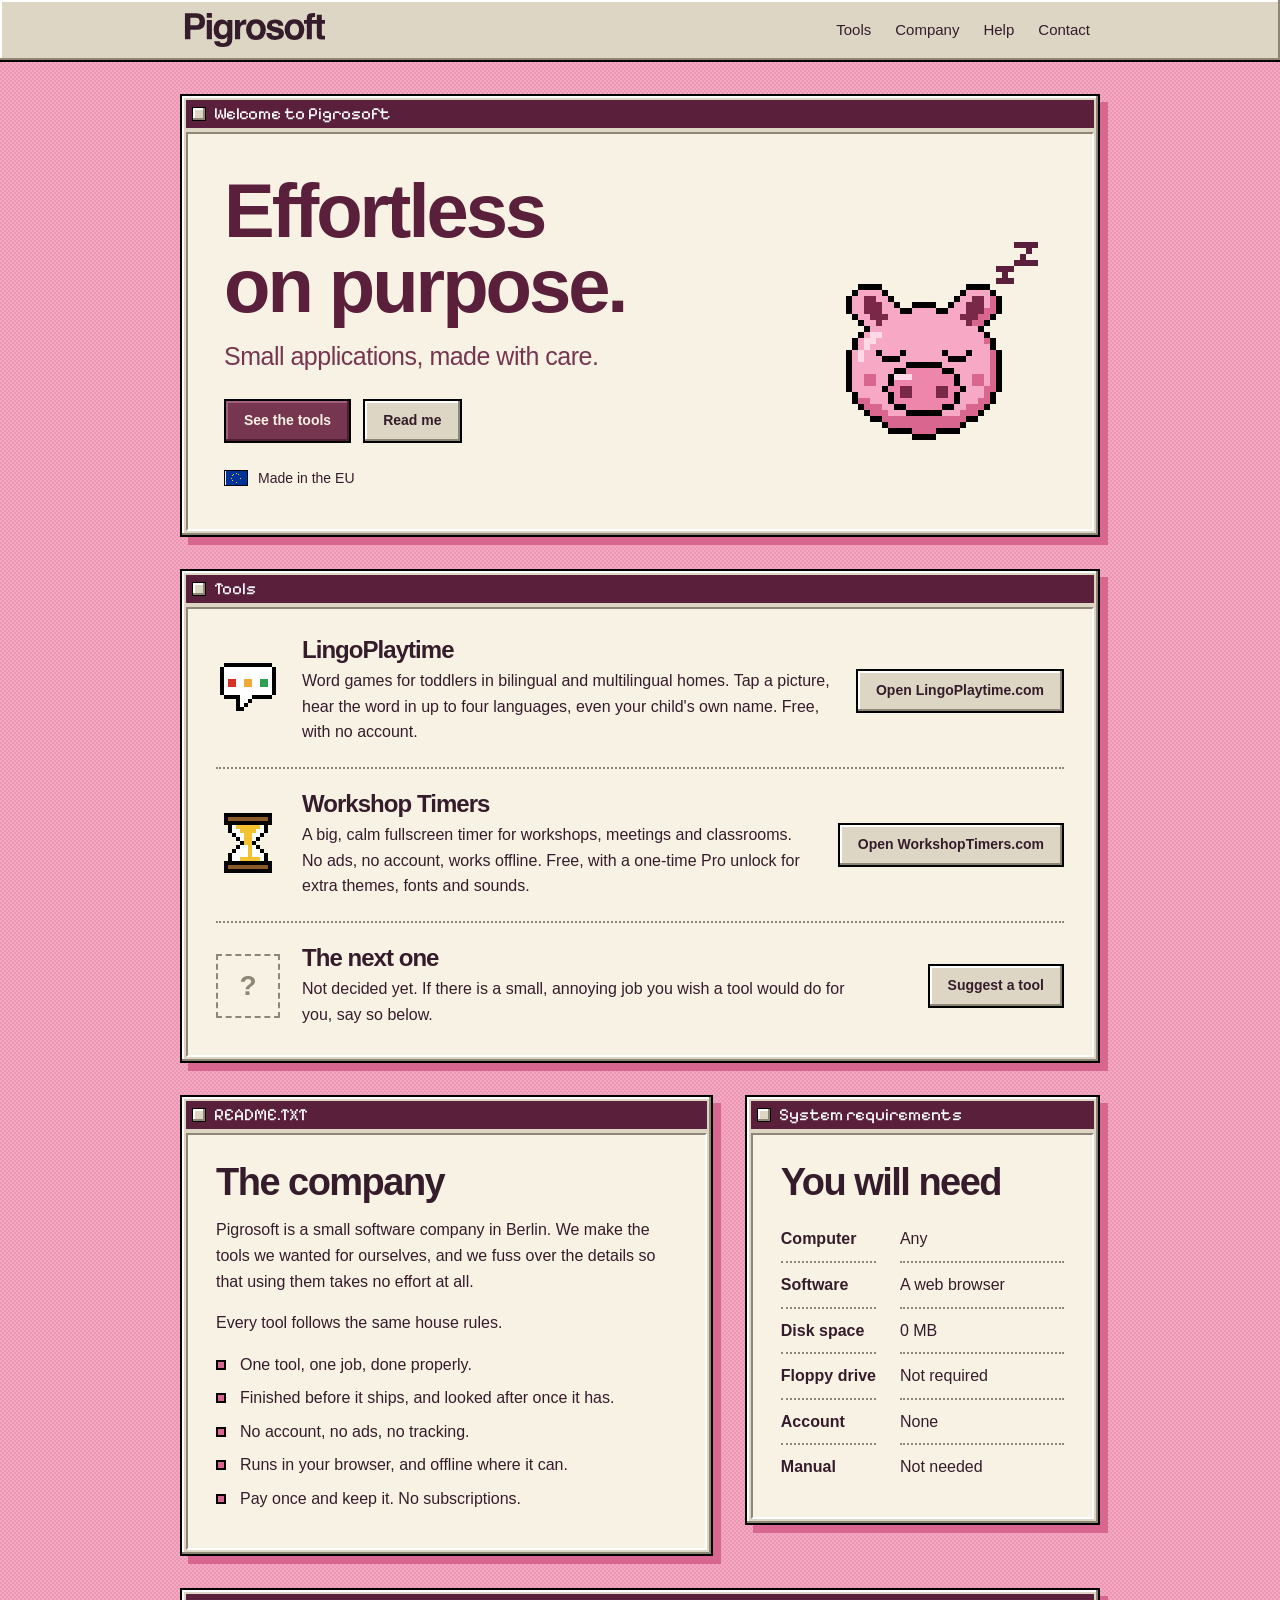
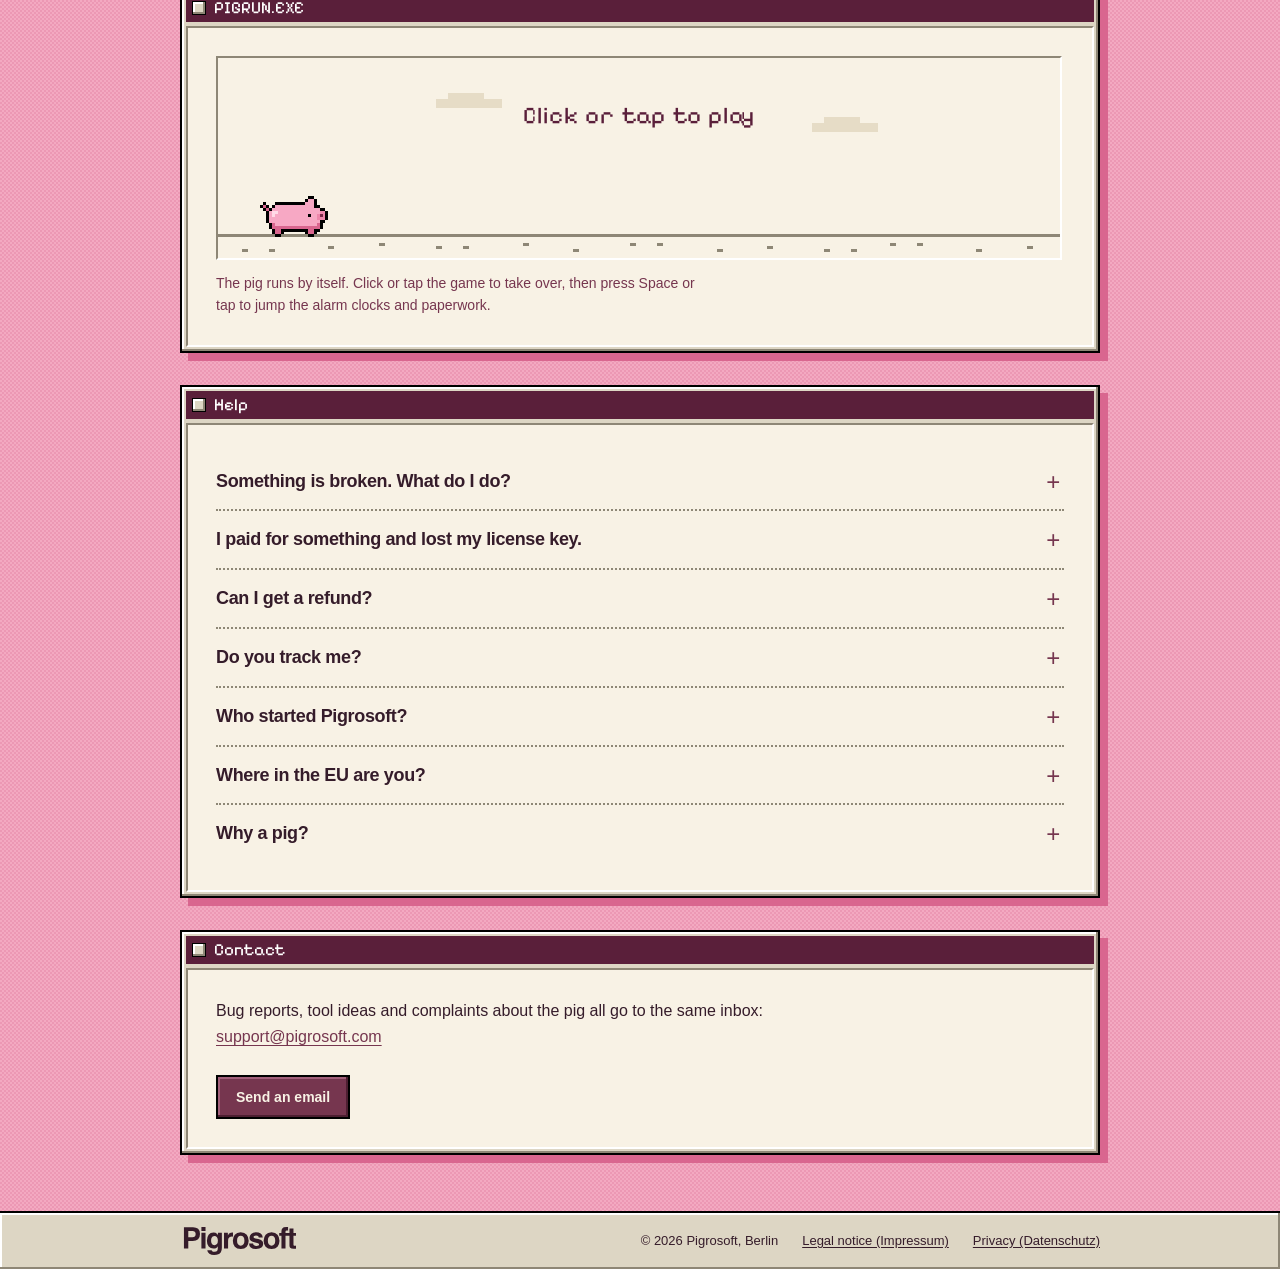
==== commit 4b2c484c: "Rewrite the 'Who started Pigrosoft' answer Co-Authored-By: Claude Sonnet 5.5 <noreply@anthropic.com>" ====
--- a/index.html
+++ b/index.html
@@ -168,7 +168,7 @@
       </details>
       <details>
         <summary>Who started Pigrosoft?</summary>
-        <p>Jeff Humble, a designer, founder and educator who makes little games and apps with his son, Charlie. You can find the rest of his work at <a href="https://www.jeffreyhumble.com/">jeffreyhumble.com</a>.</p>
+        <p>Jeff Humble, a product designer and entrepreneur who has spent more than fifteen years making digital products. He now builds small, carefully designed games and apps, some of them with his son. You can read more at <a href="https://www.jeffreyhumble.com/">jeffreyhumble.com</a>.</p>
       </details>
       <details>
         <summary>Where in the EU are you?</summary>
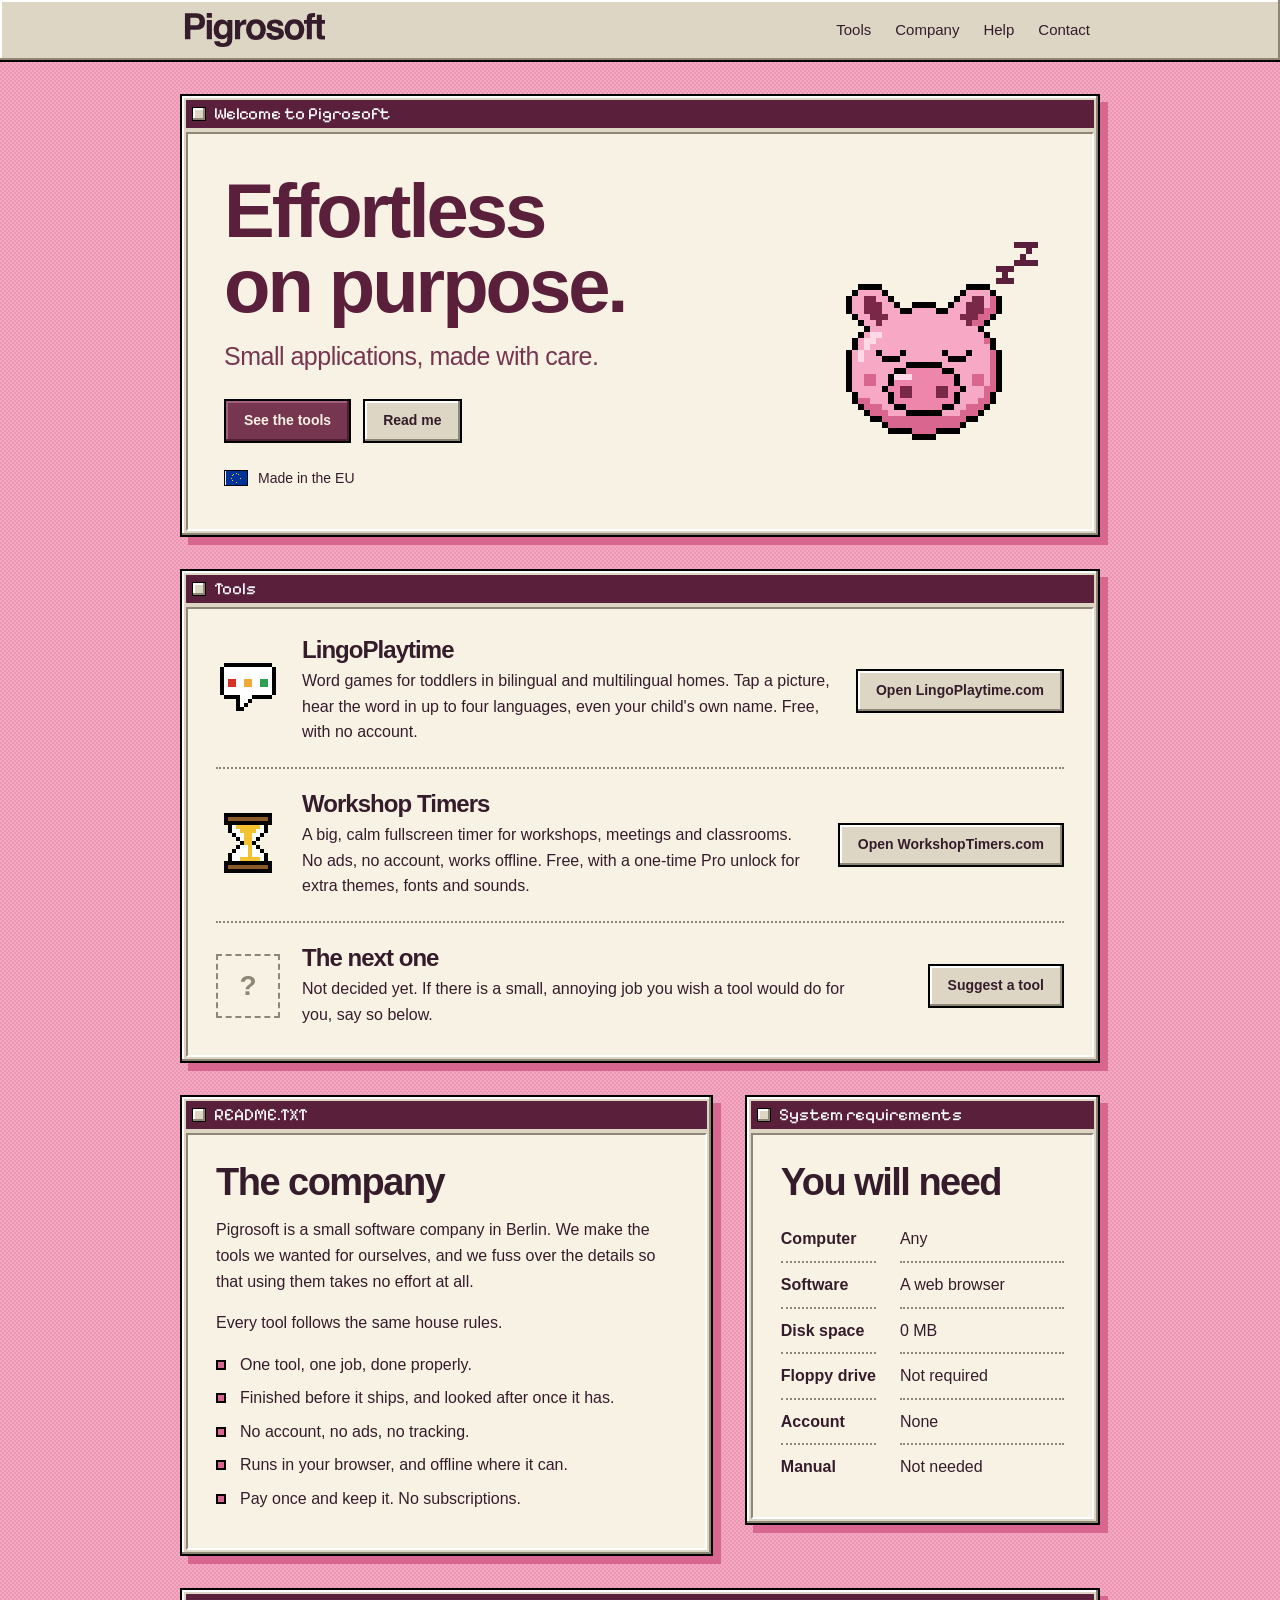
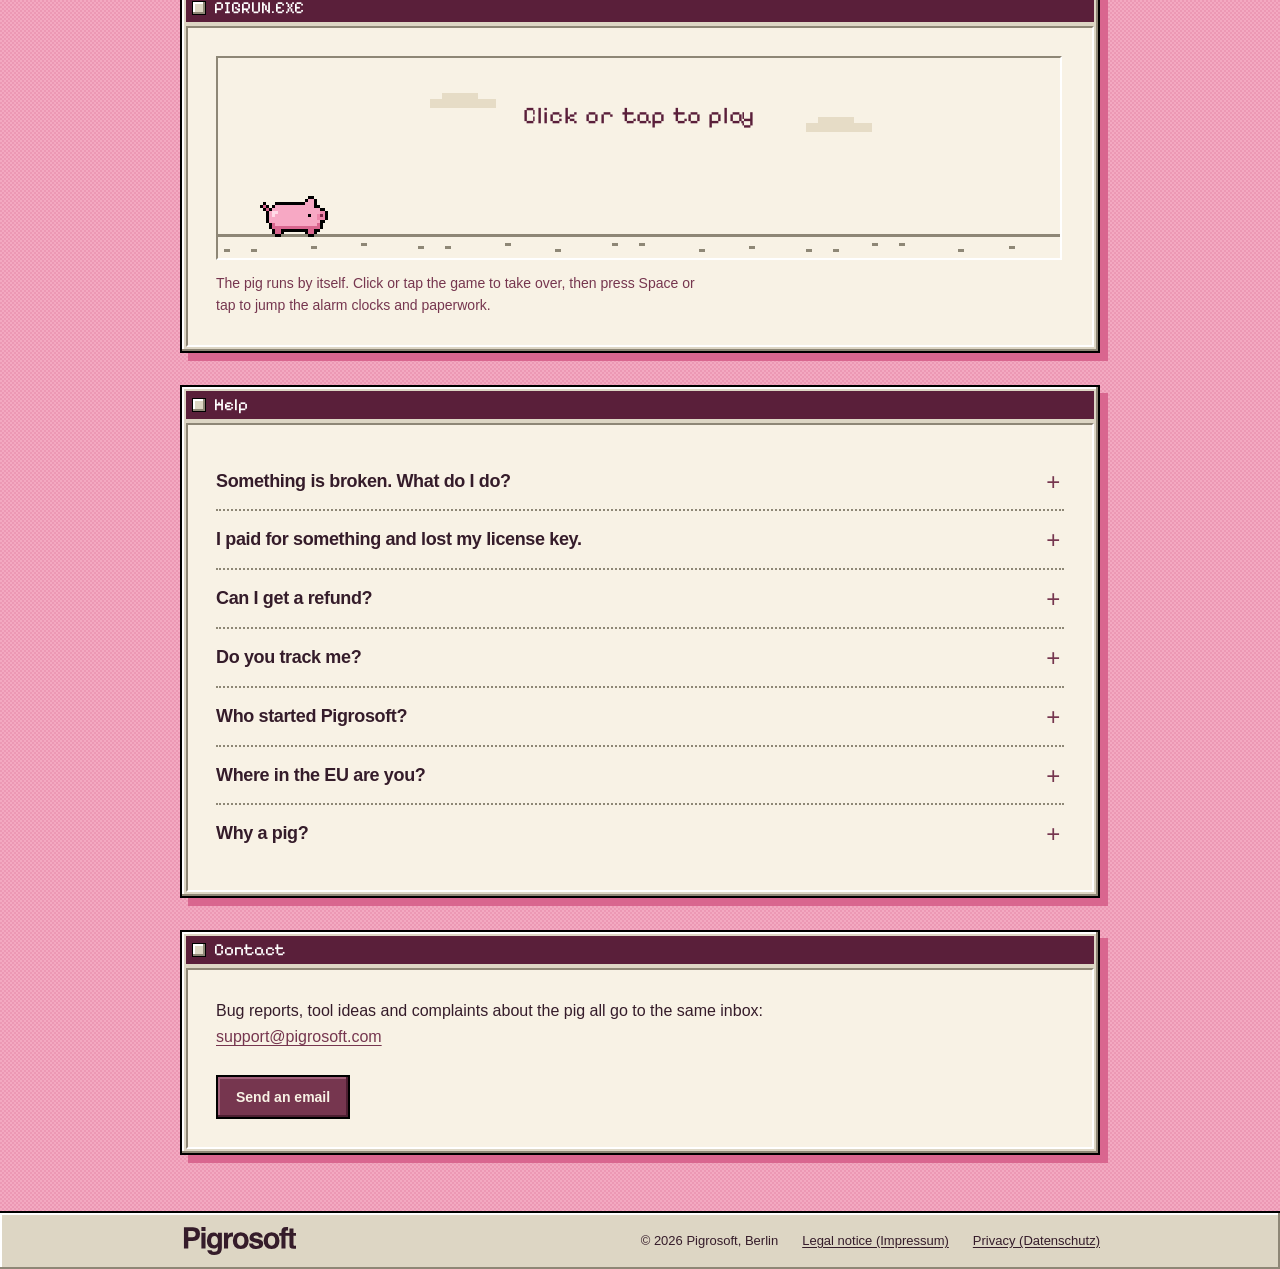
==== commit 3033e8d3: "Drop 'trading name' from the legal notice and remove the son mention Co-Authored-By: Claude Sonnet 5" ====
--- a/index.html
+++ b/index.html
@@ -168,7 +168,7 @@
       </details>
       <details>
         <summary>Who started Pigrosoft?</summary>
-        <p>Jeff Humble, a product designer and entrepreneur who has spent more than fifteen years making digital products. He now builds small, carefully designed games and apps, some of them with his son. You can read more at <a href="https://www.jeffreyhumble.com/">jeffreyhumble.com</a>.</p>
+        <p>Jeff Humble, a product designer and entrepreneur who has spent more than fifteen years making digital products. He now builds small, carefully designed games and apps. You can read more at <a href="https://www.jeffreyhumble.com/">jeffreyhumble.com</a>.</p>
       </details>
       <details>
         <summary>Where in the EU are you?</summary>
